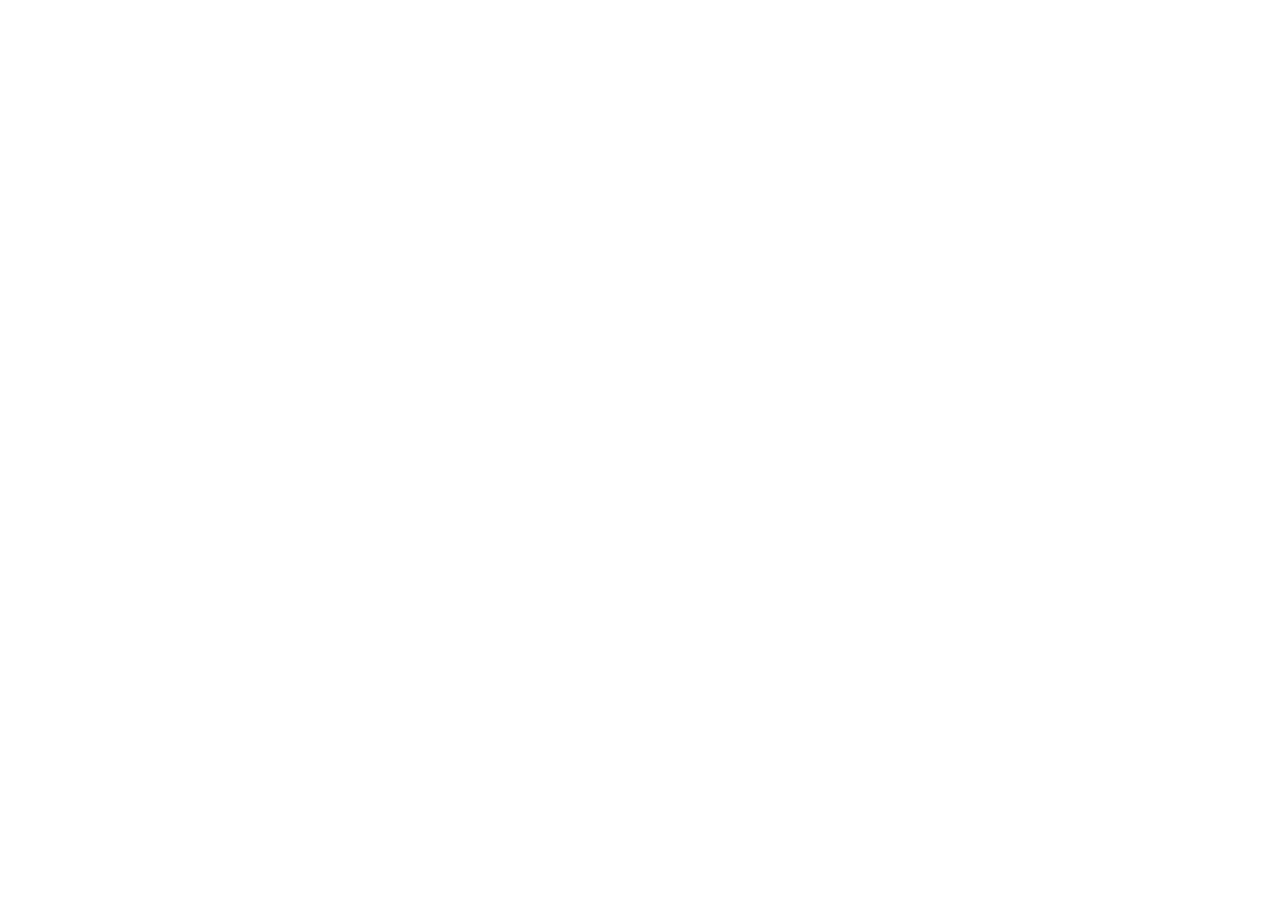
==== index.html @ 48720dd9 "Add files via upload" ====
<!doctype html>
<html lang="en"><head><meta charset="utf-8"><meta name="viewport" content="width=device-width, initial-scale=1">
<title>Taptales Admin</title><meta name="robots" content="noindex">
<meta http-equiv="refresh" content="0; url=https://app.pagescms.org/">
<style>body{font-family:system-ui,sans-serif;display:grid;place-items:center;min-height:100vh;margin:0;background:#F6F4FF;color:#1D1842}a{color:#3B76FF}</style></head>
<body><p>Opening the content editor… <a href="https://app.pagescms.org/">Continue to Pages CMS</a></p></body></html>
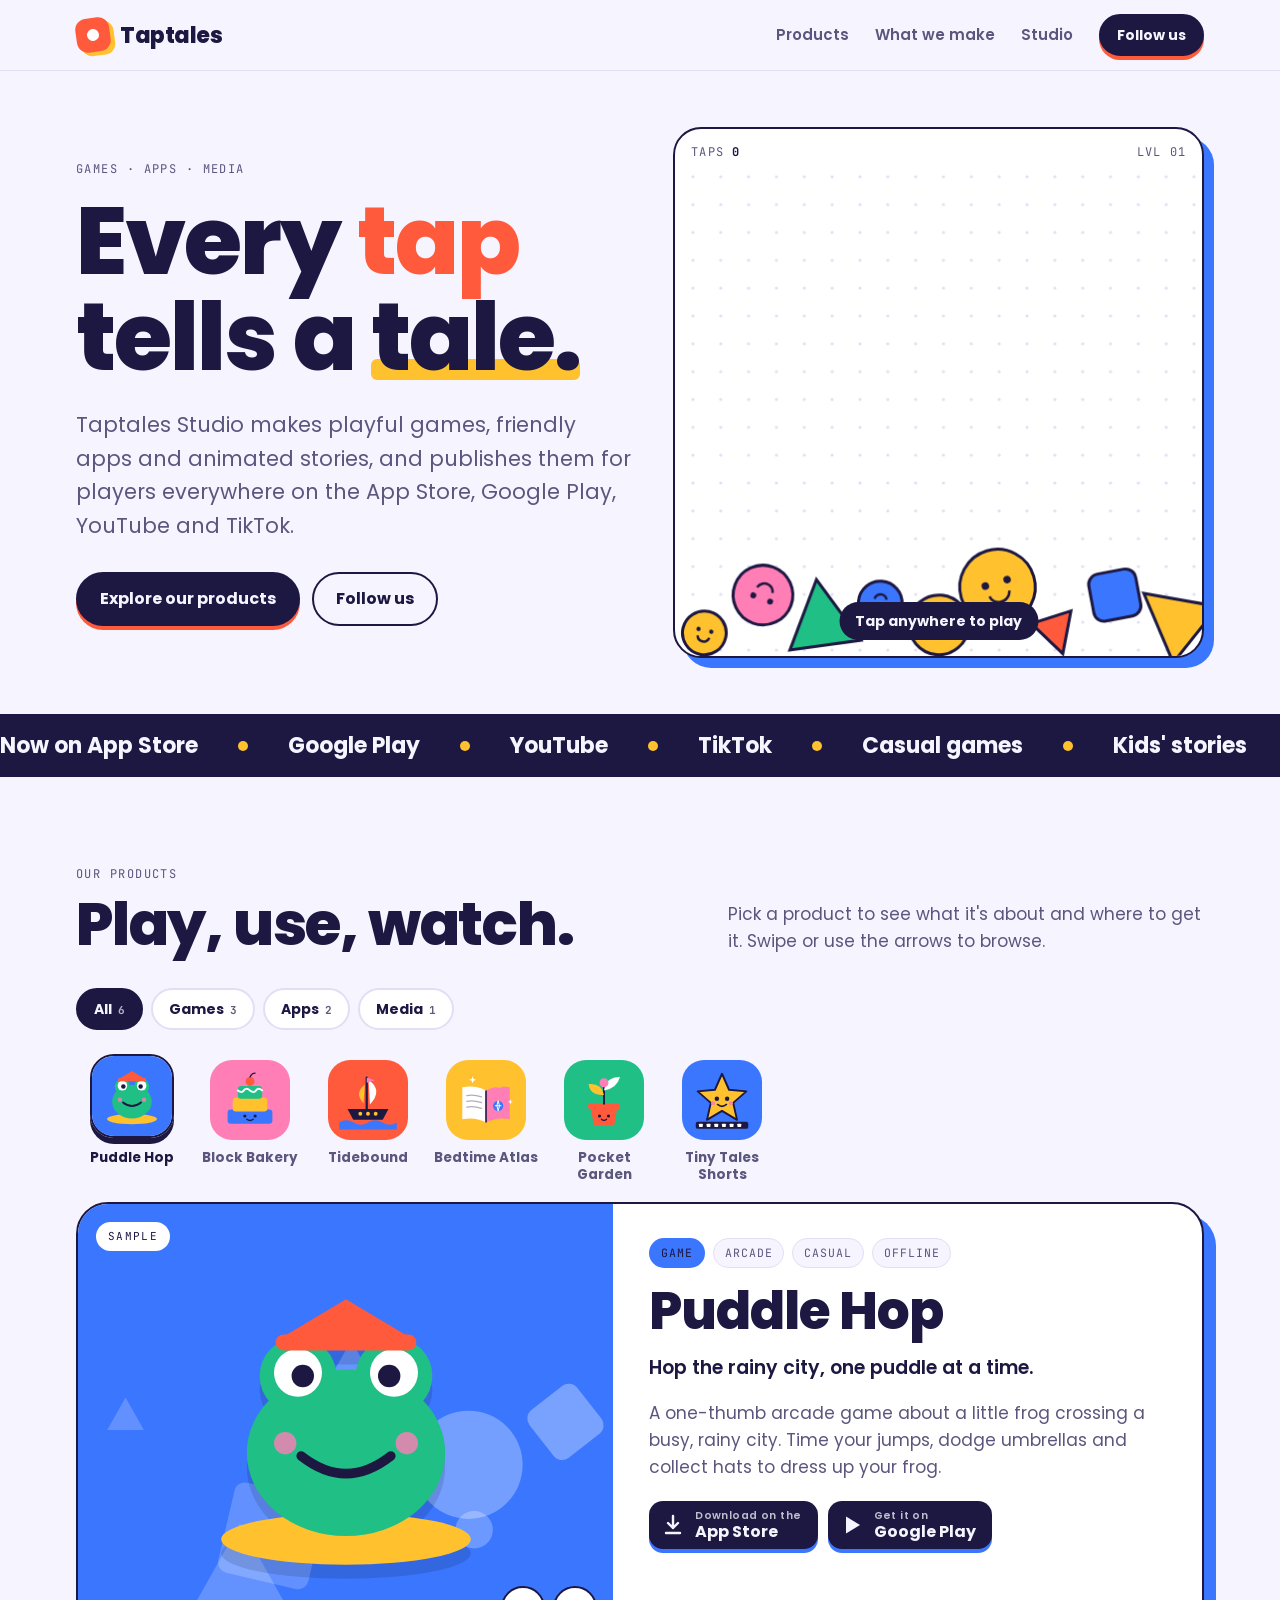
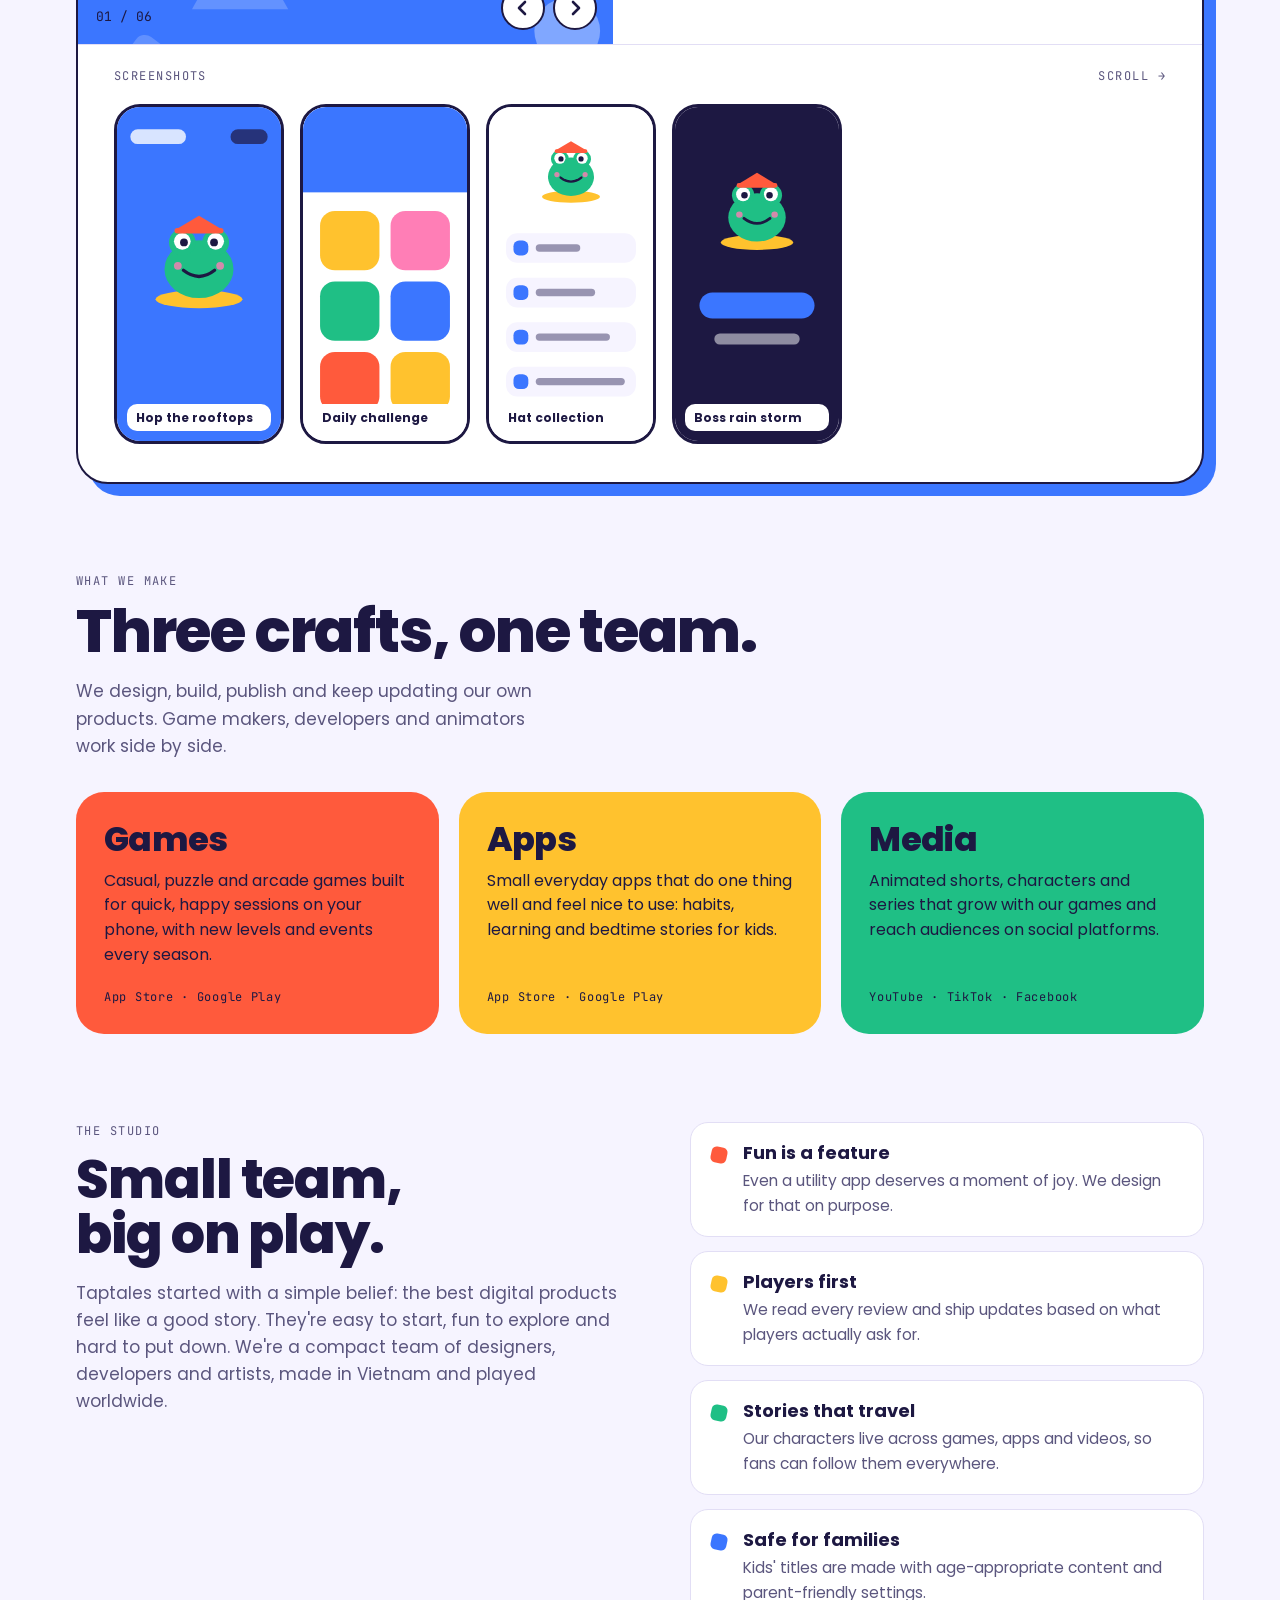
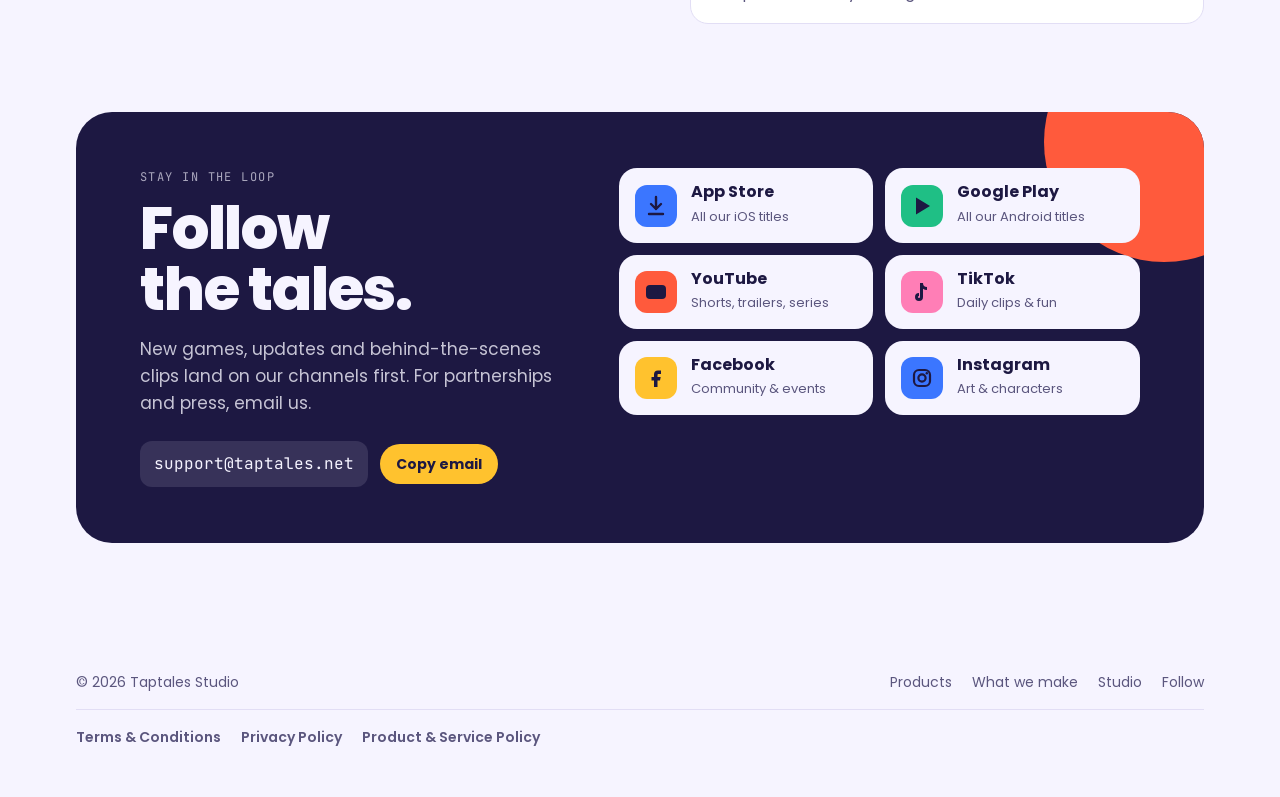
==== commit ac0232ff: "Add files via upload" ====
--- a/index.html
+++ b/index.html
@@ -1,6 +1,197 @@
 <!doctype html>
-<html lang="en"><head><meta charset="utf-8"><meta name="viewport" content="width=device-width, initial-scale=1">
-<title>Taptales Admin</title><meta name="robots" content="noindex">
-<meta http-equiv="refresh" content="0; url=https://app.pagescms.org/">
-<style>body{font-family:system-ui,sans-serif;display:grid;place-items:center;min-height:100vh;margin:0;background:#F6F4FF;color:#1D1842}a{color:#3B76FF}</style></head>
-<body><p>Opening the content editor… <a href="https://app.pagescms.org/">Continue to Pages CMS</a></p></body></html>
+<html lang="en">
+<head>
+<meta charset="utf-8">
+<meta name="viewport" content="width=device-width, initial-scale=1, viewport-fit=cover">
+<title>Taptales Studio</title>
+<meta name="description" content="Taptales Studio makes playful games, friendly apps and animated stories for players everywhere.">
+<meta property="og:title" content="Taptales Studio">
+<meta property="og:description" content="Playful games, friendly apps and animated stories.">
+<meta property="og:url" content="https://taptales.net/">
+<link rel="canonical" href="https://taptales.net/">
+<link rel="icon" href="data:image/svg+xml,%3Csvg xmlns='http://www.w3.org/2000/svg' viewBox='0 0 64 64'%3E%3Crect x='10' y='10' width='48' height='48' rx='14' fill='%23FFC22E'/%3E%3Crect x='4' y='4' width='48' height='48' rx='14' fill='%23FF5A3C'/%3E%3Ccircle cx='28' cy='28' r='9' fill='%23fff'/%3E%3C/svg%3E">
+<link rel="preconnect" href="https://fonts.googleapis.com">
+<link rel="preconnect" href="https://fonts.gstatic.com" crossorigin>
+<link rel="stylesheet" href="https://fonts.googleapis.com/css2?family=Poppins:wght@400;500;600;700;800&family=JetBrains+Mono:wght@500&display=swap">
+<style>:root{color-scheme:light;padding-top:env(safe-area-inset-top,0px);padding-bottom:env(safe-area-inset-bottom,0px)}body{margin:0}img{max-width:100%}[hidden]{display:none!important}</style>
+<link rel="stylesheet" href="/site.css">
+</head>
+<body>
+<header>
+  <nav class="wrap" aria-label="Main">
+    <a class="logo" href="#top"><span class="logo-mark" aria-hidden="true"><span></span></span>Taptales</a>
+    <div class="nav-links">
+      <a href="#products">Products</a>
+      <a href="#make">What we make</a>
+      <a href="#studio">Studio</a>
+      <a class="btn small" href="#follow">Follow us</a>
+    </div>
+  </nav>
+</header>
+
+<main id="top">
+  <section class="hero">
+    <div class="wrap hero-grid">
+      <div>
+        <p class="label">Games · Apps · Media</p>
+        <h1 style="margin-top:14px">Every <span class="tap">tap</span> tells a <span class="tale">tale.</span></h1>
+        <p class="lede">Taptales Studio makes playful games, friendly apps and animated stories, and publishes them for players everywhere on the App Store, Google Play, YouTube and TikTok.</p>
+        <div class="hero-cta">
+          <a class="btn" href="#products">Explore our products</a>
+          <a class="btn ghost" href="#follow">Follow us</a>
+        </div>
+      </div>
+      <div class="stage" id="stage" role="img" aria-label="Interactive play area: tap to drop colourful shapes">
+        <canvas id="toy"></canvas>
+        <div class="stage-hud"><span>Taps <b id="taps">0</b></span><span>Lvl 01</span></div>
+        <div class="stage-hint" id="hint">Tap anywhere to play</div>
+      </div>
+    </div>
+    <div class="strip" aria-hidden="true">
+      <div class="strip-track">
+        <span>Now on App Store <i></i> Google Play <i></i> YouTube <i></i> TikTok <i></i> Casual games <i></i> Kids' stories <i></i> Everyday apps <i></i> Animated shorts <i></i></span>
+        <span>Now on App Store <i></i> Google Play <i></i> YouTube <i></i> TikTok <i></i> Casual games <i></i> Kids' stories <i></i> Everyday apps <i></i> Animated shorts <i></i></span>
+      </div>
+    </div>
+  </section>
+
+  <section class="block" id="products">
+    <div class="wrap">
+      <div class="sec-head">
+        <div><p class="label">Our products</p><h2>Play, use, watch.</h2></div>
+        <p>Pick a product to see what it's about and where to get it. Swipe or use the arrows to browse.</p>
+      </div>
+
+      <div class="filters" role="toolbar" aria-label="Filter products" id="filters"></div>
+      <div class="shelf" role="tablist" aria-label="Products" id="shelf"></div>
+
+      <p class="loading" id="productsLoading">Loading products…</p>
+      <article class="detail" id="detail" aria-live="polite" hidden>
+        <div class="detail-grid">
+          <div class="art" id="art">
+            <div class="layer bg-shapes" id="bgShapes"></div>
+            <div class="layer hero-art" id="heroArt"></div>
+            <span class="badge" id="artBadge">Sample</span>
+            <span class="counter" id="counter">01 / 06</span>
+            <div class="arrows">
+              <button type="button" id="prev" aria-label="Previous product"><svg width="18" height="18" viewBox="0 0 18 18"><path d="M11 3 5 9l6 6" fill="none" stroke="currentColor" stroke-width="2.6" stroke-linecap="round" stroke-linejoin="round"/></svg></button>
+              <button type="button" id="next" aria-label="Next product"><svg width="18" height="18" viewBox="0 0 18 18"><path d="m7 3 6 6-6 6" fill="none" stroke="currentColor" stroke-width="2.6" stroke-linecap="round" stroke-linejoin="round"/></svg></button>
+            </div>
+          </div>
+          <div class="info swap" id="info"></div>
+        </div>
+        <div class="shots-wrap swap" id="shotsWrap">
+          <div class="shots-head"><span class="label" id="shotsLabel">Screenshots</span><span class="label">Scroll →</span></div>
+          <div class="shots" id="shots"></div>
+        </div>
+      </article>
+    </div>
+  </section>
+
+  <section class="block" id="make" style="padding-top:0">
+    <div class="wrap">
+      <div class="sec-head">
+        <div><p class="label">What we make</p><h2>Three crafts, one team.</h2></div>
+        <p>We design, build, publish and keep updating our own products. Game makers, developers and animators work side by side.</p>
+      </div>
+      <div class="make">
+        <article class="make-card"><h3>Games</h3><p>Casual, puzzle and arcade games built for quick, happy sessions on your phone, with new levels and events every season.</p><p class="where">App Store · Google Play</p></article>
+        <article class="make-card"><h3>Apps</h3><p>Small everyday apps that do one thing well and feel nice to use: habits, learning and bedtime stories for kids.</p><p class="where">App Store · Google Play</p></article>
+        <article class="make-card"><h3>Media</h3><p>Animated shorts, characters and series that grow with our games and reach audiences on social platforms.</p><p class="where">YouTube · TikTok · Facebook</p></article>
+      </div>
+    </div>
+  </section>
+
+  <section class="block" id="studio" style="padding-top:0">
+    <div class="wrap values">
+      <div>
+        <p class="label">The studio</p>
+        <h2>Small team, big on play.</h2>
+        <p class="intro">Taptales started with a simple belief: the best digital products feel like a good story. They're easy to start, fun to explore and hard to put down. We're a compact team of designers, developers and artists, made in Vietnam and played worldwide.</p>
+      </div>
+      <div class="val-list">
+        <div class="val"><span class="dot" style="background:var(--tomato)"></span><div><h3>Fun is a feature</h3><p>Even a utility app deserves a moment of joy. We design for that on purpose.</p></div></div>
+        <div class="val"><span class="dot" style="background:var(--sun)"></span><div><h3>Players first</h3><p>We read every review and ship updates based on what players actually ask for.</p></div></div>
+        <div class="val"><span class="dot" style="background:var(--mint)"></span><div><h3>Stories that travel</h3><p>Our characters live across games, apps and videos, so fans can follow them everywhere.</p></div></div>
+        <div class="val"><span class="dot" style="background:var(--sky)"></span><div><h3>Safe for families</h3><p>Kids' titles are made with age-appropriate content and parent-friendly settings.</p></div></div>
+      </div>
+    </div>
+  </section>
+
+  <section class="block" id="follow" style="padding-top:0">
+    <div class="wrap">
+      <div class="follow">
+        <div>
+          <p class="label">Stay in the loop</p>
+          <h2 style="margin-top:10px">Follow the tales.</h2>
+          <p class="sub">New games, updates and behind-the-scenes clips land on our channels first. For partnerships and press, email us.</p>
+          <div class="mail">
+            <code id="email">support@taptales.net</code>
+            <button class="copy" id="copyBtn" type="button">Copy email</button>
+          </div>
+        </div>
+        <div class="socials" id="socials"></div>
+      </div>
+    </div>
+  </section>
+</main>
+
+<article class="legal" id="terms" hidden>
+  <div class="wrap">
+    <a class="back" href="#top"><svg width="16" height="16" viewBox="0 0 18 18"><path d="M11 3 5 9l6 6" fill="none" stroke="currentColor" stroke-width="2.6" stroke-linecap="round" stroke-linejoin="round"/></svg>Back to Taptales</a>
+    <div class="legal-grid">
+      <nav class="toc" aria-label="Sections"><p class="label">On this page</p></nav>
+      <div>
+        <div class="legal-switch"><a href="#terms" aria-current="page">Terms &amp; Conditions</a><a href="#privacy">Privacy Policy</a><a href="#policy">Product &amp; Service Policy</a></div>
+        <p class="label">Legal</p>
+        <h1 style="margin-top:10px" data-f="title">Terms &amp; Conditions</h1>
+        <p class="label updated" data-f="updated"></p>
+        <div data-f="intro"></div>
+        <div class="terms-body" data-f="body" style="margin-top:28px"><p class="loading">Loading…</p></div>
+      </div>
+    </div>
+  </div>
+</article>
+<article class="legal" id="privacy" hidden>
+  <div class="wrap">
+    <a class="back" href="#top"><svg width="16" height="16" viewBox="0 0 18 18"><path d="M11 3 5 9l6 6" fill="none" stroke="currentColor" stroke-width="2.6" stroke-linecap="round" stroke-linejoin="round"/></svg>Back to Taptales</a>
+    <div class="legal-grid">
+      <nav class="toc" aria-label="Sections"><p class="label">On this page</p></nav>
+      <div>
+        <div class="legal-switch"><a href="#terms">Terms &amp; Conditions</a><a href="#privacy" aria-current="page">Privacy Policy</a><a href="#policy">Product &amp; Service Policy</a></div>
+        <p class="label">Legal</p>
+        <h1 style="margin-top:10px" data-f="title">Privacy Policy</h1>
+        <p class="label updated" data-f="updated"></p>
+        <div data-f="intro"></div>
+        <div class="terms-body" data-f="body" style="margin-top:28px"><p class="loading">Loading…</p></div>
+      </div>
+    </div>
+  </div>
+</article>
+<article class="legal" id="policy" hidden>
+  <div class="wrap">
+    <a class="back" href="#top"><svg width="16" height="16" viewBox="0 0 18 18"><path d="M11 3 5 9l6 6" fill="none" stroke="currentColor" stroke-width="2.6" stroke-linecap="round" stroke-linejoin="round"/></svg>Back to Taptales</a>
+    <div class="legal-grid">
+      <nav class="toc" aria-label="Sections"><p class="label">On this page</p></nav>
+      <div>
+        <div class="legal-switch"><a href="#terms">Terms &amp; Conditions</a><a href="#privacy">Privacy Policy</a><a href="#policy" aria-current="page">Product &amp; Service Policy</a></div>
+        <p class="label">Legal</p>
+        <h1 style="margin-top:10px" data-f="title">Product &amp; Service Policy</h1>
+        <p class="label updated" data-f="updated"></p>
+        <div data-f="intro"></div>
+        <div class="terms-body" data-f="body" style="margin-top:28px"><p class="loading">Loading…</p></div>
+      </div>
+    </div>
+  </div>
+</article>
+
+<footer>
+  <div class="wrap foot">
+    <span>© <span id="year">2026</span> Taptales Studio</span>
+    <div class="links"><a href="#products">Products</a><a href="#make">What we make</a><a href="#studio">Studio</a><a href="#follow">Follow</a></div>
+    <div class="legal-links"><a href="#terms">Terms &amp; Conditions</a><a href="#privacy">Privacy Policy</a><a href="#policy">Product &amp; Service Policy</a></div>
+  </div>
+</footer>
+<script src="/site.js" defer></script>
+</body>
+</html>
--- a/site.css
+++ b/site.css
@@ -0,0 +1,239 @@
+/* Layout: a toy-box studio page — tappable hero, then a product "shelf" (filter → icon row → rich detail with art, stats, screenshots, download links), studio story, follow links. */
+:root{
+  --bg:#F6F4FF; --surface:#FFFFFF; --ink:#1D1842; --muted:#5B567E; --line:#E2DEF5;
+  --tomato:#FF5A3C; --sun:#FFC22E; --mint:#1FBF85; --sky:#3B76FF; --pink:#FF7EB6;
+  --on-color:#1D1842;
+  --display:"SVN-Poppins", "Poppins", system-ui, -apple-system, "Segoe UI", sans-serif;
+  --body:"SVN-Poppins", "Poppins", system-ui, -apple-system, "Segoe UI", sans-serif;
+  --mono:"JetBrains Mono", ui-monospace, Menlo, monospace;
+  --r-lg:28px; --r-md:18px;
+  --ease:cubic-bezier(.2,.8,.2,1);
+}
+@media (prefers-color-scheme: dark){:root:not([data-theme="light"]){
+  --bg:#15122B; --surface:#201C3D; --ink:#F3F0FF; --muted:#ADA7D1; --line:#332E5A;
+  --tomato:#FF6E52; --sun:#FFCB4A; --mint:#33D49A; --sky:#6A97FF; --pink:#FF8FC0;
+  --on-color:#15122B; color-scheme:dark}}
+:root[data-theme="dark"]{
+  --bg:#15122B; --surface:#201C3D; --ink:#F3F0FF; --muted:#ADA7D1; --line:#332E5A;
+  --tomato:#FF6E52; --sun:#FFCB4A; --mint:#33D49A; --sky:#6A97FF; --pink:#FF8FC0;
+  --on-color:#15122B; color-scheme:dark}
+
+*{box-sizing:border-box}
+html{scroll-behavior:smooth}
+body{background:var(--bg);color:var(--ink);font-family:var(--body);font-size:17px;line-height:1.6;-webkit-font-smoothing:antialiased}
+body::before{content:"";position:fixed;inset:0 0 auto;height:env(safe-area-inset-top,0px);z-index:10;background:var(--bg)}
+.wrap{max-width:1160px;margin-inline:auto;padding-left:max(16px,env(safe-area-inset-left,0px));padding-right:max(16px,env(safe-area-inset-right,0px))}
+h1,h2,h3{font-family:var(--display);line-height:1.02;margin:0;text-wrap:balance;letter-spacing:-.02em}
+p{margin:0}
+a{color:inherit}
+button{font:inherit;color:inherit}
+:focus-visible{outline:3px solid var(--sky);outline-offset:3px;border-radius:8px}
+.label{font-family:var(--mono);font-size:12px;letter-spacing:.12em;text-transform:uppercase;color:var(--muted)}
+
+/* svg fills via tokens */
+.f-ink{fill:var(--ink)} .f-on{fill:var(--on-color)} .f-tomato{fill:var(--tomato)} .f-sun{fill:var(--sun)} .f-mint{fill:var(--mint)} .f-sky{fill:var(--sky)} .f-pink{fill:var(--pink)} .f-surface{fill:var(--surface)} .f-white{fill:#fff}
+.s-on{stroke:var(--on-color)} .s-ink{stroke:var(--ink)}
+
+/* nav */
+header{position:sticky;top:env(safe-area-inset-top,0px);z-index:9;background:color-mix(in srgb,var(--bg) 86%,transparent);backdrop-filter:blur(10px);border-bottom:1px solid var(--line)}
+nav{display:flex;align-items:center;justify-content:space-between;gap:16px;padding-block:14px}
+.logo{display:flex;align-items:center;gap:10px;font-family:var(--display);font-weight:800;font-size:22px;text-decoration:none;letter-spacing:-.02em}
+.logo-mark{width:34px;height:34px;border-radius:11px;background:var(--tomato);display:grid;place-items:center;transform:rotate(-8deg);box-shadow:4px 4px 0 var(--sun)}
+.logo-mark span{width:12px;height:12px;border-radius:50%;background:var(--surface)}
+.nav-links{display:flex;gap:26px;align-items:center;font-weight:600;font-size:15px}
+.nav-links a{text-decoration:none;color:var(--muted)}
+.nav-links a:hover{color:var(--ink)}
+.nav-links a.btn,.nav-links a.btn:hover{color:var(--bg)}
+.btn{display:inline-flex;align-items:center;gap:8px;font-weight:700;font-size:16px;border:2px solid var(--ink);background:var(--ink);color:var(--bg);padding:12px 22px;border-radius:999px;text-decoration:none;cursor:pointer;box-shadow:0 4px 0 var(--tomato);transition:transform .15s,box-shadow .15s}
+.btn:hover{transform:translateY(-2px);box-shadow:0 6px 0 var(--tomato)}
+.btn:active{transform:translateY(2px);box-shadow:0 1px 0 var(--tomato)}
+.btn.ghost{background:transparent;color:var(--ink);box-shadow:none}
+.btn.small{padding:8px 16px;font-size:14px}
+@media (max-width:760px){.nav-links a:not(.btn){display:none}}
+
+/* hero */
+.hero{padding-block:56px 0}
+.hero-grid{display:grid;grid-template-columns:1.05fr 1fr;gap:40px;align-items:center}
+.hero h1{font-size:clamp(46px,7.4vw,96px);font-weight:800}
+.hero h1 .tap{color:var(--tomato)}
+.hero h1 .tale{position:relative;display:inline-block;z-index:0}
+.hero h1 .tale::after{content:"";position:absolute;left:0;right:0;bottom:.06em;height:.22em;background:var(--sun);z-index:-1;border-radius:6px}
+.hero .lede{font-size:clamp(18px,2vw,21px);color:var(--muted);max-width:30em;margin-top:22px}
+.hero-cta{display:flex;flex-wrap:wrap;gap:12px;margin-top:30px}
+.stage{position:relative;aspect-ratio:1/1;max-width:100%;border-radius:var(--r-lg);background:var(--surface);border:2px solid var(--ink);box-shadow:10px 10px 0 var(--sky);overflow:hidden;touch-action:manipulation;cursor:pointer}
+.stage canvas{position:absolute;inset:0;width:100%;height:100%;display:block}
+.stage-hud{position:absolute;top:14px;left:16px;right:16px;display:flex;justify-content:space-between;pointer-events:none;font-family:var(--mono);font-size:12px;letter-spacing:.1em;text-transform:uppercase;color:var(--muted)}
+.stage-hud b{color:var(--ink);font-variant-numeric:tabular-nums}
+.stage-hint{position:absolute;bottom:16px;left:50%;transform:translateX(-50%);background:var(--ink);color:var(--bg);font-weight:700;font-size:14px;padding:8px 16px;border-radius:999px;pointer-events:none;white-space:nowrap;transition:opacity .4s}
+@media (max-width:860px){.hero-grid{grid-template-columns:1fr}.stage{max-width:520px;aspect-ratio:5/4}}
+
+.strip{background:var(--ink);color:var(--bg);overflow:hidden;padding-block:14px;margin-top:56px}
+.strip-track{display:flex;gap:40px;white-space:nowrap;font-family:var(--display);font-weight:700;font-size:22px;width:max-content;animation:slide 32s linear infinite}
+.strip-track span{display:inline-flex;align-items:center;gap:40px}
+.strip-track i{width:10px;height:10px;border-radius:50%;background:var(--sun);display:inline-block}
+@keyframes slide{to{transform:translateX(-50%)}}
+
+section.block{padding-block:88px}
+.sec-head{display:flex;flex-wrap:wrap;align-items:end;justify-content:space-between;gap:16px 40px;margin-bottom:32px}
+.sec-head h2{font-size:clamp(36px,5vw,60px);font-weight:800;margin-top:10px}
+.sec-head p{max-width:28em;color:var(--muted)}
+
+/* ---------- product showcase ---------- */
+.filters{display:flex;flex-wrap:wrap;gap:8px;margin-bottom:18px}
+.filters button{border:2px solid var(--line);background:var(--surface);font-weight:700;font-size:14px;padding:8px 16px;border-radius:999px;cursor:pointer;transition:background .2s,border-color .2s}
+.filters button[aria-pressed="true"]{background:var(--ink);border-color:var(--ink);color:var(--bg)}
+.filters button .n{font-family:var(--mono);font-size:11px;opacity:.7;margin-left:6px}
+
+.shelf{display:flex;gap:14px;overflow-x:auto;padding:10px 4px 18px;scroll-snap-type:x mandatory;scrollbar-width:thin}
+.shelf-item{flex:none;scroll-snap-align:start;display:flex;flex-direction:column;align-items:center;gap:8px;width:104px;background:none;border:0;cursor:pointer;padding:0;text-align:center}
+.shelf-item .ic{width:84px;height:84px;border-radius:24px;overflow:hidden;border:2px solid transparent;transition:transform .35s var(--ease),border-color .2s,box-shadow .35s var(--ease)}
+.shelf-item .ic svg{width:100%;height:100%;display:block}
+.shelf-item span{font-weight:700;font-size:13.5px;line-height:1.25;color:var(--muted)}
+.shelf-item:hover .ic{transform:translateY(-4px) rotate(-4deg)}
+.shelf-item[aria-selected="true"] .ic{border-color:var(--ink);box-shadow:0 6px 0 var(--ink);transform:translateY(-4px)}
+.shelf-item[aria-selected="true"] span{color:var(--ink)}
+.shelf-item[hidden]{display:none}
+
+.detail{background:var(--surface);border:2px solid var(--ink);border-radius:32px;overflow:hidden;box-shadow:12px 12px 0 var(--accent,var(--sun));transition:box-shadow .5s var(--ease)}
+.detail-grid{display:grid;grid-template-columns:minmax(0,1fr) minmax(0,1.1fr)}
+.art{position:relative;min-height:440px;background:var(--accent,var(--sun));overflow:hidden;transition:background .5s var(--ease)}
+.art .layer{position:absolute;inset:0;display:grid;place-items:center;transition:transform .3s ease-out}
+.art .bg-shapes svg{width:100%;height:100%}
+.art .hero-art svg{width:68%;max-width:320px;height:auto;filter:drop-shadow(0 14px 0 rgba(0,0,0,.12))}
+.art .badge{position:absolute;left:18px;top:18px;font-family:var(--mono);font-size:11px;letter-spacing:.12em;text-transform:uppercase;background:var(--surface);color:var(--ink);padding:6px 12px;border-radius:999px}
+.art .counter{position:absolute;left:18px;bottom:16px;font-family:var(--mono);font-size:13px;color:var(--on-color);font-variant-numeric:tabular-nums}
+.arrows{position:absolute;right:16px;bottom:14px;display:flex;gap:8px}
+.arrows button{width:44px;height:44px;border-radius:50%;border:2px solid var(--on-color);background:var(--surface);color:var(--ink);cursor:pointer;display:grid;place-items:center;transition:transform .15s}
+.arrows button:hover{transform:scale(1.08)}
+.info{padding:34px 36px 30px;display:flex;flex-direction:column;gap:16px;min-width:0}
+.info .kind{display:flex;flex-wrap:wrap;gap:8px;align-items:center}
+.pill{font-family:var(--mono);font-size:11.5px;letter-spacing:.08em;text-transform:uppercase;padding:5px 11px;border-radius:999px;background:var(--bg);color:var(--muted);border:1px solid var(--line)}
+.pill.type{background:var(--accent,var(--sun));color:var(--on-color);border-color:transparent}
+.info h3{font-size:clamp(34px,4.2vw,52px);font-weight:800}
+.tagline{font-size:19px;font-weight:600}
+.stats{display:grid;grid-template-columns:repeat(4,minmax(0,1fr));gap:10px;padding-block:4px}
+.stat{background:var(--bg);border-radius:14px;padding:10px 12px;min-width:0}
+.stat b{display:block;font-family:var(--display);font-size:22px;font-weight:800;font-variant-numeric:tabular-nums;line-height:1.1}
+.stat small{font-size:12px;color:var(--muted);font-weight:600}
+.stars{color:var(--sun);letter-spacing:1px;font-size:13px}
+.desc{color:var(--muted)}
+.features{list-style:none;padding:0;margin:0;display:grid;grid-template-columns:1fr 1fr;gap:8px 18px}
+.features li{display:flex;gap:10px;font-size:15.5px;font-weight:600;line-height:1.4}
+.features li::before{content:"";flex:none;width:10px;height:10px;margin-top:6px;border-radius:3px;background:var(--accent,var(--sun));transform:rotate(45deg)}
+.dl{display:flex;flex-wrap:wrap;gap:10px;margin-top:4px}
+.store{display:inline-flex;align-items:center;gap:10px;text-decoration:none;background:var(--ink);color:var(--bg);border-radius:14px;padding:9px 16px 9px 12px;line-height:1.1;transition:transform .2s var(--ease),box-shadow .2s;box-shadow:0 4px 0 var(--accent,var(--sun))}
+.store:hover{transform:translateY(-3px);box-shadow:0 7px 0 var(--accent,var(--sun))}
+.store svg{flex:none}
+.store small{display:block;font-size:10.5px;font-weight:600;opacity:.75;letter-spacing:.04em}
+.store b{font-size:16px}
+.shots-wrap{border-top:1px solid var(--line);padding:22px 0 26px}
+.shots-head{display:flex;justify-content:space-between;align-items:center;gap:12px;padding-inline:36px;margin-bottom:14px}
+.shots{display:flex;gap:16px;overflow-x:auto;padding:4px 36px 12px;scroll-snap-type:x mandatory;scrollbar-width:thin}
+.shot{flex:none;width:170px;aspect-ratio:9/18;border-radius:26px;border:3px solid var(--ink);background:var(--bg);overflow:hidden;scroll-snap-align:start;position:relative;transition:transform .35s var(--ease)}
+.shot:hover{transform:translateY(-6px) rotate(-1.5deg)}
+.shot svg{width:100%;height:100%;display:block}
+.shot.video{width:300px;aspect-ratio:16/10;border-radius:18px}
+.shot .cap{position:absolute;left:10px;right:10px;bottom:10px;background:var(--surface);color:var(--ink);font-size:12px;font-weight:700;padding:6px 9px;border-radius:10px;line-height:1.25}
+
+/* swap animation */
+.detail .swap{transition:opacity .28s var(--ease),transform .38s var(--ease)}
+.detail.out .swap{opacity:0;transform:translateY(14px)}
+.detail.out .hero-art{transform:scale(.85) rotate(-6deg)!important;opacity:0}
+.hero-art{transition:transform .5s var(--ease),opacity .3s}
+@keyframes bob{0%,100%{translate:0 0}50%{translate:0 -10px}}
+.hero-art svg{animation:bob 4s ease-in-out infinite}
+
+@media (max-width:900px){.detail-grid{grid-template-columns:1fr}.art{min-height:320px}}
+@media (max-width:560px){.info{padding:26px 20px 22px}.stats{grid-template-columns:repeat(2,minmax(0,1fr))}.features{grid-template-columns:1fr}.shots-head{padding-inline:20px}.shots{padding-inline:20px}.shot{width:148px}.shot.video{width:250px}}
+
+/* what we make */
+.make{display:grid;grid-template-columns:repeat(3,1fr);gap:20px}
+.make-card{border-radius:var(--r-lg);padding:30px 28px 28px;color:var(--on-color);display:flex;flex-direction:column;gap:12px;min-width:0;transition:transform .25s var(--ease)}
+.make-card:hover{transform:rotate(-1deg) translateY(-4px)}
+.make-card:nth-child(1){background:var(--tomato)}
+.make-card:nth-child(2){background:var(--sun)}
+.make-card:nth-child(3){background:var(--mint)}
+.make-card h3{font-size:34px;font-weight:800}
+.make-card p{font-size:16px;line-height:1.55}
+.make-card .where{margin-top:auto;padding-top:8px;font-family:var(--mono);font-size:12px;letter-spacing:.06em}
+@media (max-width:900px){.make{grid-template-columns:1fr}}
+
+/* studio */
+.values{display:grid;grid-template-columns:1.1fr 1fr;gap:48px;align-items:start}
+.values h2{font-size:clamp(34px,4.6vw,54px);font-weight:800;margin-top:10px}
+.values .intro{color:var(--muted);margin-top:18px;max-width:32em}
+.val-list{display:grid;gap:14px}
+.val{display:flex;gap:16px;align-items:flex-start;padding:18px 20px;border-radius:var(--r-md);background:var(--surface);border:1px solid var(--line)}
+.dot{flex:none;width:16px;height:16px;border-radius:5px;margin-top:6px;transform:rotate(12deg)}
+.val h3{font-family:var(--body);font-size:18px;font-weight:700;letter-spacing:0;line-height:1.3}
+.val p{color:var(--muted);font-size:15.5px;margin-top:4px}
+@media (max-width:860px){.values{grid-template-columns:1fr}}
+
+/* follow */
+.follow{background:var(--ink);color:var(--bg);border-radius:36px;padding:56px clamp(22px,5vw,64px);display:grid;grid-template-columns:1fr 1.2fr;gap:44px;position:relative;overflow:hidden}
+.follow::before{content:"";position:absolute;width:240px;height:240px;border-radius:50%;background:var(--tomato);right:-80px;top:-90px}
+.follow > *{position:relative;min-width:0}
+.follow h2{font-size:clamp(36px,5vw,60px);font-weight:800}
+.follow .label{color:color-mix(in srgb,var(--bg) 65%,var(--ink))}
+.follow .sub{margin-top:16px;color:color-mix(in srgb,var(--bg) 78%,var(--ink));max-width:26em}
+.mail{margin-top:24px;display:flex;flex-wrap:wrap;align-items:center;gap:12px}
+.mail code{font-family:var(--mono);font-size:16px;background:color-mix(in srgb,var(--bg) 12%,var(--ink));padding:10px 14px;border-radius:12px;user-select:all;overflow-wrap:anywhere}
+.copy{font-weight:700;font-size:14px;background:var(--sun);color:var(--on-color);border:0;border-radius:999px;padding:9px 16px;cursor:pointer}
+.socials{display:grid;grid-template-columns:repeat(2,minmax(0,1fr));gap:12px;align-content:start}
+.social{display:flex;align-items:center;gap:14px;text-decoration:none;background:var(--bg);color:var(--ink);border-radius:18px;padding:14px 16px;transition:transform .25s var(--ease)}
+.social:hover{transform:translateY(-3px) rotate(-1deg)}
+.social .si{flex:none;width:42px;height:42px;border-radius:12px;display:grid;place-items:center;color:var(--on-color)}
+.social b{display:block;font-size:16px;line-height:1.2}
+.social small{color:var(--muted);font-size:13px}
+@media (max-width:900px){.follow{grid-template-columns:1fr}}
+@media (max-width:460px){.socials{grid-template-columns:1fr}}
+
+footer{padding-block:40px 48px;color:var(--muted);font-size:14px}
+.foot{display:flex;flex-wrap:wrap;justify-content:space-between;gap:16px;align-items:center}
+.foot .links{display:flex;gap:20px;flex-wrap:wrap}
+.foot a{text-decoration:none}
+.foot a:hover{color:var(--ink)}
+.foot .legal-links{display:flex;gap:20px;flex-wrap:wrap;width:100%;padding-top:16px;border-top:1px solid var(--line)}
+.foot .legal-links a{font-weight:600}
+
+/* legal page */
+.legal{padding-block:48px 72px}
+.legal-grid{display:grid;grid-template-columns:220px minmax(0,1fr);gap:56px;align-items:start}
+.back{display:inline-flex;align-items:center;gap:8px;font-weight:700;font-size:15px;text-decoration:none;color:var(--muted);margin-bottom:22px}
+.back:hover{color:var(--ink)}
+.legal h1{font-size:clamp(40px,6vw,68px);font-weight:800}
+.legal .updated{margin-top:14px}
+.legal .lead{margin-top:22px;font-size:18px;max-width:40em}
+.toc{position:sticky;top:calc(env(safe-area-inset-top,0px) + 90px);display:grid;gap:2px}
+.toc .label{margin-bottom:10px}
+.toc button{all:unset;cursor:pointer;font-size:14px;font-weight:600;color:var(--muted);padding:6px 10px;border-radius:10px;line-height:1.35}
+.toc button:hover{background:var(--surface);color:var(--ink)}
+.toc button:focus-visible{outline:3px solid var(--sky)}
+.terms-body{max-width:44em}
+.terms-body section{padding-block:26px;border-top:1px solid var(--line);scroll-margin-top:90px}
+.terms-body h2{font-size:26px;font-weight:700;display:flex;gap:12px;align-items:baseline;margin-bottom:12px}
+.terms-body h2 .no{font-family:var(--mono);font-size:13px;font-weight:500;color:var(--on-color);background:var(--sun);padding:3px 9px;border-radius:8px;flex:none}
+.terms-body p + p{margin-top:12px}
+.terms-body ul{margin:12px 0;padding-left:22px;display:grid;gap:6px}
+.terms-body ul li::marker{color:var(--tomato)}
+.contact-card{display:grid;grid-template-columns:auto 1fr;gap:8px 20px;background:var(--surface);border:1px solid var(--line);border-radius:var(--r-md);padding:18px 20px;margin-top:14px}
+.contact-card dt{font-weight:700}
+.contact-card dd{margin:0;color:var(--muted);overflow-wrap:anywhere}
+.terms-body h3{font-family:var(--body);font-size:17px;font-weight:700;letter-spacing:0;margin-top:18px}
+.ph-note{margin-top:14px;padding:12px 14px;border-radius:12px;background:color-mix(in srgb,var(--sun) 30%,transparent);font-size:15px}
+.legal-switch{display:flex;gap:8px;flex-wrap:wrap;margin-bottom:18px}
+.legal-switch a{font-weight:700;font-size:14px;text-decoration:none;padding:7px 14px;border-radius:999px;border:2px solid var(--line);background:var(--surface)}
+.legal-switch a[aria-current="page"]{background:var(--ink);border-color:var(--ink);color:var(--bg)}
+mark.ph{background:color-mix(in srgb,var(--sun) 40%,transparent);color:inherit;border-radius:4px;padding:0 3px}
+@media (max-width:860px){.legal-grid{grid-template-columns:1fr;gap:24px}.toc{display:none}}
+
+@media (prefers-reduced-motion:reduce){*{animation:none!important;transition:none!important}html{scroll-behavior:auto}}
+
+/* images from the CMS */
+.shelf-item .ic img{width:100%;height:100%;object-fit:cover;display:block}
+.art .hero-art img{width:72%;max-width:340px;max-height:78%;object-fit:contain;border-radius:28px;animation:bob 4s ease-in-out infinite}
+.art.has-cover{background-size:cover;background-position:center}
+.art.has-cover .bg-shapes{display:none}
+.shot img{width:100%;height:100%;object-fit:cover;display:block}
+.loading{padding:60px 20px;text-align:center;color:var(--muted)}
+.terms-body h2{margin-top:0}
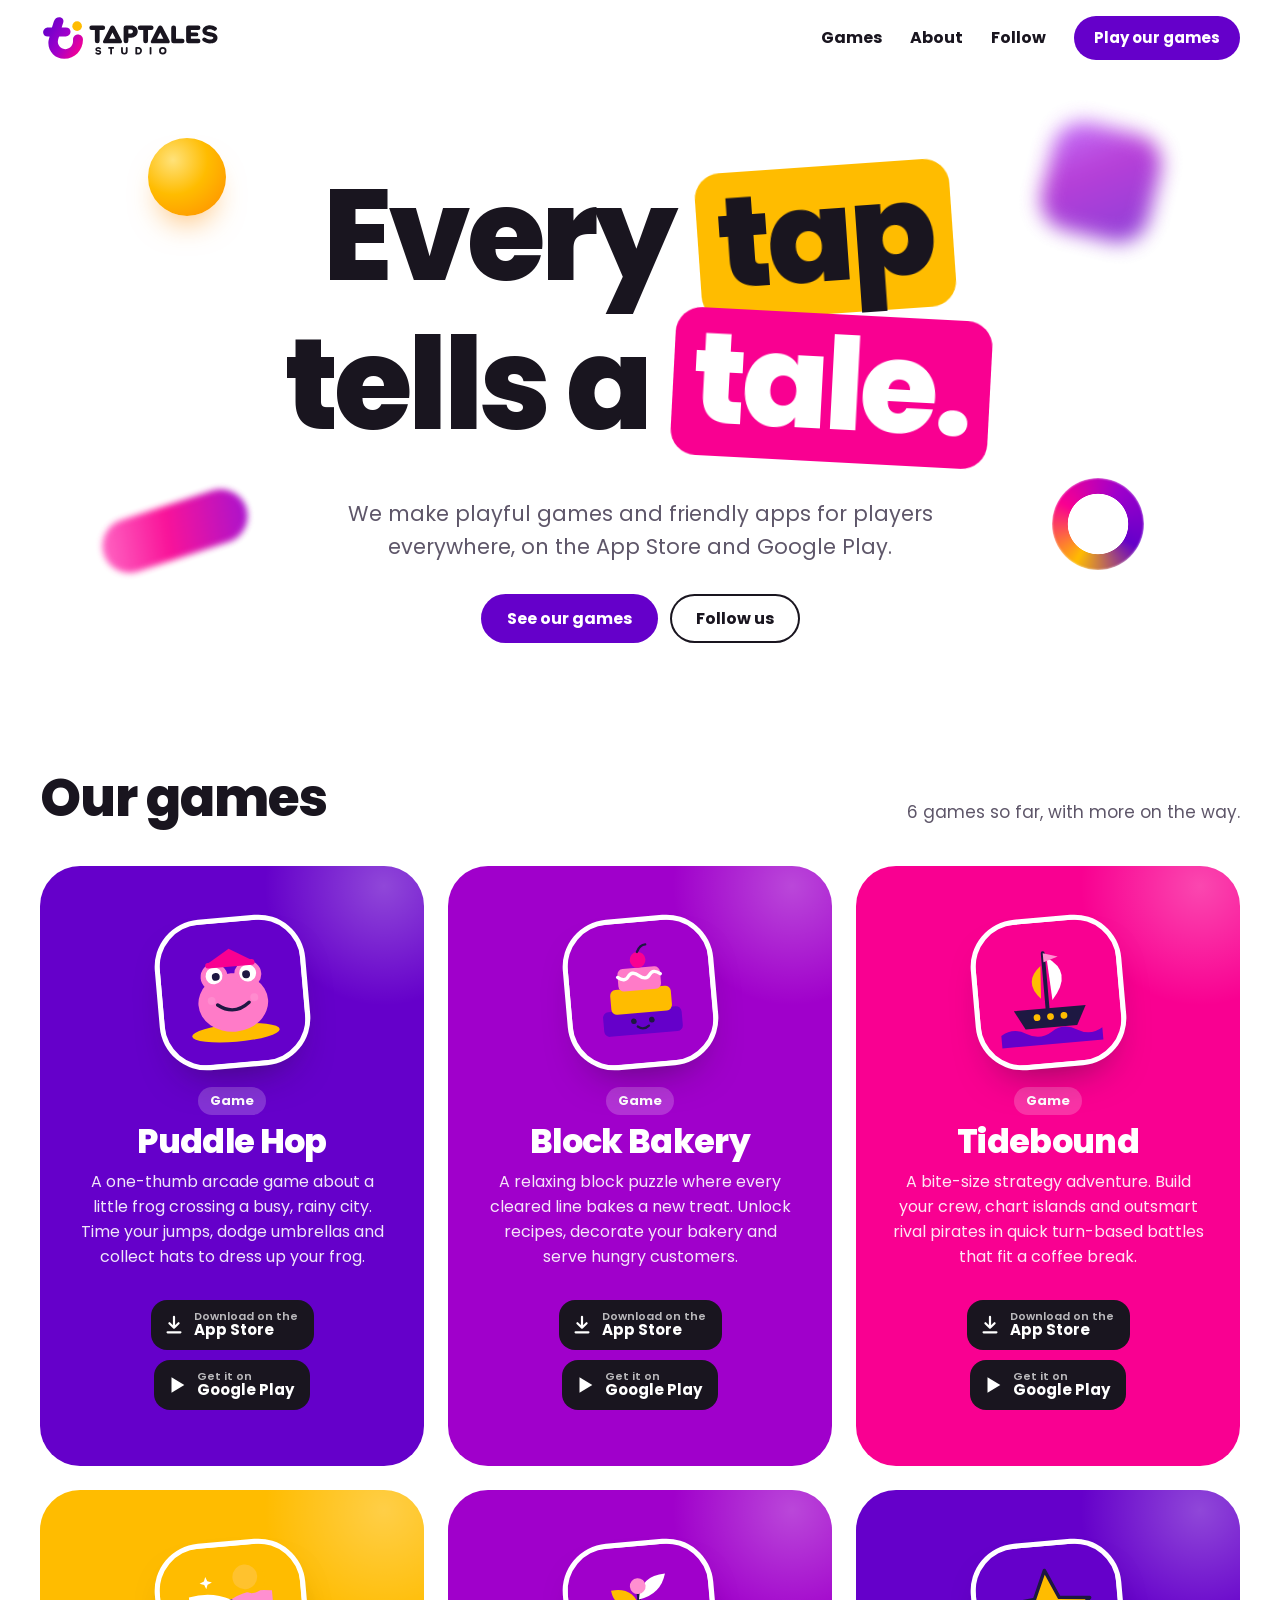
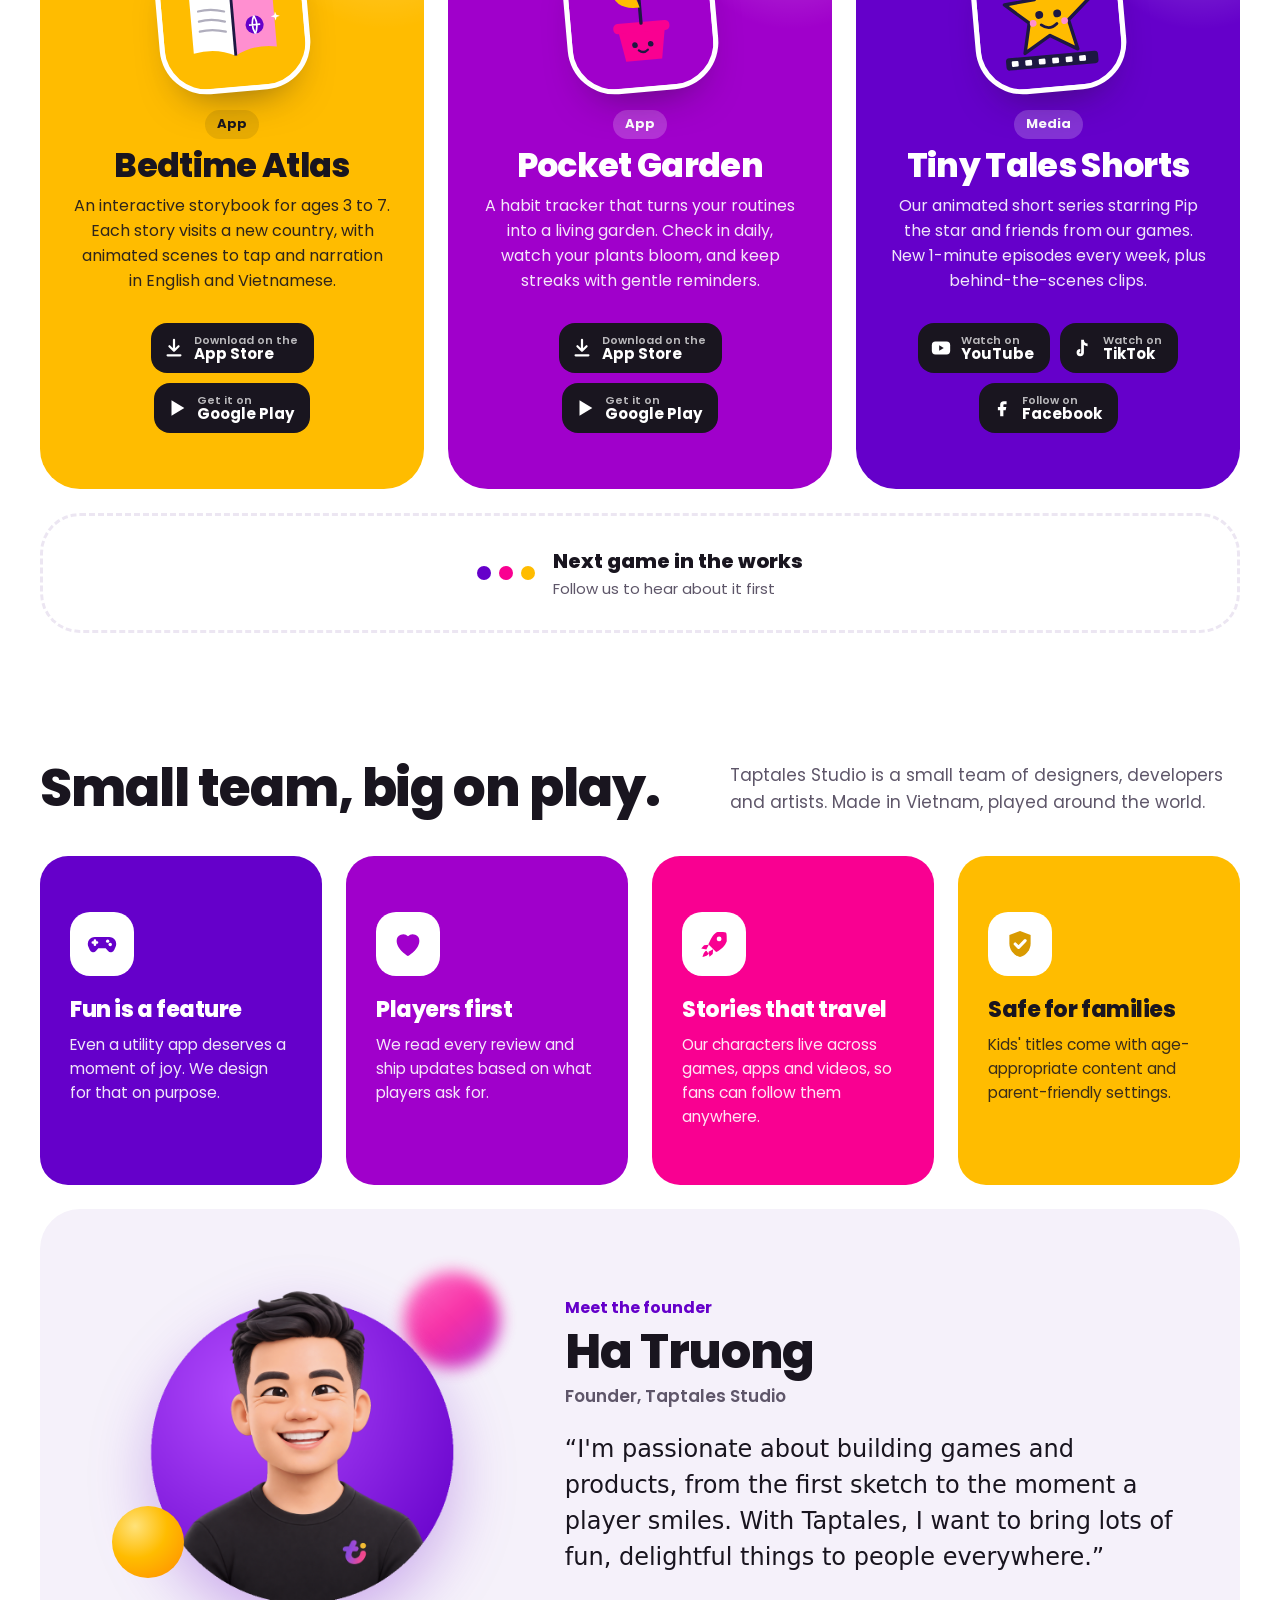
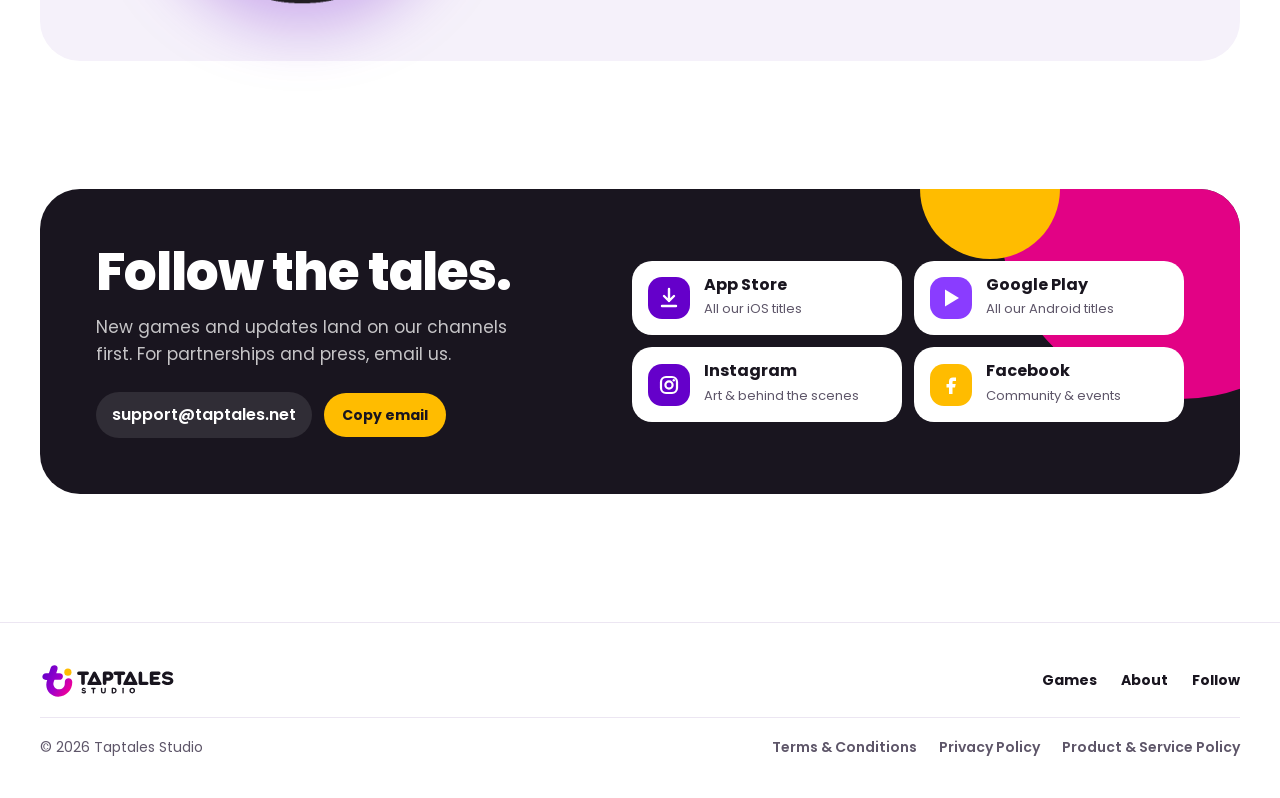
==== commit 6613d528: "v2" ====
--- a/index.html
+++ b/index.html
@@ -4,12 +4,12 @@
 <meta charset="utf-8">
 <meta name="viewport" content="width=device-width, initial-scale=1, viewport-fit=cover">
 <title>Taptales Studio</title>
-<meta name="description" content="Taptales Studio makes playful games, friendly apps and animated stories for players everywhere.">
+<meta name="description" content="Taptales Studio makes playful games and friendly apps for players everywhere.">
 <meta property="og:title" content="Taptales Studio">
 <meta property="og:description" content="Playful games, friendly apps and animated stories.">
 <meta property="og:url" content="https://taptales.net/">
 <link rel="canonical" href="https://taptales.net/">
-<link rel="icon" href="data:image/svg+xml,%3Csvg xmlns='http://www.w3.org/2000/svg' viewBox='0 0 64 64'%3E%3Crect x='10' y='10' width='48' height='48' rx='14' fill='%23FFC22E'/%3E%3Crect x='4' y='4' width='48' height='48' rx='14' fill='%23FF5A3C'/%3E%3Ccircle cx='28' cy='28' r='9' fill='%23fff'/%3E%3C/svg%3E">
+<link rel="icon" type="image/svg+xml" href="logo-mark.svg">
 <link rel="preconnect" href="https://fonts.googleapis.com">
 <link rel="preconnect" href="https://fonts.gstatic.com" crossorigin>
 <link rel="stylesheet" href="https://fonts.googleapis.com/css2?family=Poppins:wght@400;500;600;700;800&family=JetBrains+Mono:wght@500&display=swap">
@@ -17,128 +17,89 @@
 <link rel="stylesheet" href="/site.css">
 </head>
 <body>
-<header>
-  <nav class="wrap" aria-label="Main">
-    <a class="logo" href="#top"><span class="logo-mark" aria-hidden="true"><span></span></span>Taptales</a>
+<header class="site-head">
+  <nav class="wrap nav" aria-label="Main">
+    <a class="logo" href="#top" aria-label="Taptales Studio home"><img src="logo.svg" alt="Taptales Studio" width="1155" height="306"></a>
     <div class="nav-links">
-      <a href="#products">Products</a>
-      <a href="#make">What we make</a>
-      <a href="#studio">Studio</a>
-      <a class="btn small" href="#follow">Follow us</a>
+      <a href="#products">Games</a>
+      <a href="#studio">About</a>
+      <a href="#follow">Follow</a>
+      <a class="btn small" href="#products">Play our games</a>
     </div>
   </nav>
 </header>
 
 <main id="top">
-  <section class="hero">
-    <div class="wrap hero-grid">
-      <div>
-        <p class="label">Games · Apps · Media</p>
-        <h1 style="margin-top:14px">Every <span class="tap">tap</span> tells a <span class="tale">tale.</span></h1>
-        <p class="lede">Taptales Studio makes playful games, friendly apps and animated stories, and publishes them for players everywhere on the App Store, Google Play, YouTube and TikTok.</p>
-        <div class="hero-cta">
-          <a class="btn" href="#products">Explore our products</a>
-          <a class="btn ghost" href="#follow">Follow us</a>
-        </div>
-      </div>
-      <div class="stage" id="stage" role="img" aria-label="Interactive play area: tap to drop colourful shapes">
-        <canvas id="toy"></canvas>
-        <div class="stage-hud"><span>Taps <b id="taps">0</b></span><span>Lvl 01</span></div>
-        <div class="stage-hint" id="hint">Tap anywhere to play</div>
-      </div>
-    </div>
-    <div class="strip" aria-hidden="true">
-      <div class="strip-track">
-        <span>Now on App Store <i></i> Google Play <i></i> YouTube <i></i> TikTok <i></i> Casual games <i></i> Kids' stories <i></i> Everyday apps <i></i> Animated shorts <i></i></span>
-        <span>Now on App Store <i></i> Google Play <i></i> YouTube <i></i> TikTok <i></i> Casual games <i></i> Kids' stories <i></i> Everyday apps <i></i> Animated shorts <i></i></span>
+  <section class="wrap hero-wrap">
+    <div class="hero" id="hero">
+      <span class="deco d1" aria-hidden="true"></span><span class="deco d2" aria-hidden="true"></span><span class="deco d3" aria-hidden="true"></span><span class="deco d4" aria-hidden="true"></span>
+      <h1 class="bounce" id="headline" aria-label="Every tap tells a tale.">
+        <span class="w">Every</span> <span class="w sticker s-yellow">tap</span><br>
+        <span class="w">tells</span> <span class="w">a</span> <span class="w sticker s-magenta">tale.</span>
+      </h1>
+      <p class="lede">We make playful games and friendly apps for players everywhere, on the App Store and Google Play.</p>
+      <div class="hero-cta">
+        <a class="btn" href="#products">See our games</a>
+        <a class="btn outline" href="#follow">Follow us</a>
       </div>
     </div>
   </section>
 
-  <section class="block" id="products">
+  <section class="games" id="products">
     <div class="wrap">
       <div class="sec-head">
-        <div><p class="label">Our products</p><h2>Play, use, watch.</h2></div>
-        <p>Pick a product to see what it's about and where to get it. Swipe or use the arrows to browse.</p>
+        <h2>Our games</h2>
+        <p id="gamesCount">3 games so far, with more on the way.</p>
       </div>
+      <div class="feats" id="gTrack"><p class="loading" id="productsLoading">Loading games…</p></div>
+    </div>
+  </section>
 
-      <div class="filters" role="toolbar" aria-label="Filter products" id="filters"></div>
-      <div class="shelf" role="tablist" aria-label="Products" id="shelf"></div>
-
-      <p class="loading" id="productsLoading">Loading products…</p>
-      <article class="detail" id="detail" aria-live="polite" hidden>
-        <div class="detail-grid">
-          <div class="art" id="art">
-            <div class="layer bg-shapes" id="bgShapes"></div>
-            <div class="layer hero-art" id="heroArt"></div>
-            <span class="badge" id="artBadge">Sample</span>
-            <span class="counter" id="counter">01 / 06</span>
-            <div class="arrows">
-              <button type="button" id="prev" aria-label="Previous product"><svg width="18" height="18" viewBox="0 0 18 18"><path d="M11 3 5 9l6 6" fill="none" stroke="currentColor" stroke-width="2.6" stroke-linecap="round" stroke-linejoin="round"/></svg></button>
-              <button type="button" id="next" aria-label="Next product"><svg width="18" height="18" viewBox="0 0 18 18"><path d="m7 3 6 6-6 6" fill="none" stroke="currentColor" stroke-width="2.6" stroke-linecap="round" stroke-linejoin="round"/></svg></button>
-            </div>
-          </div>
-          <div class="info swap" id="info"></div>
+  <section class="about" id="studio">
+    <div class="wrap">
+      <div class="sec-head">
+        <h2>Small team, big on play.</h2>
+        <p>Taptales Studio is a small team of designers, developers and artists. Made in Vietnam, played around the world.</p>
+      </div>
+      <div class="tiles">
+        <article class="tile t-purple"><span class="tile-ic"><svg viewBox="0 0 24 24" aria-hidden="true"><path d="M7 7h10a5 5 0 0 1 4.6 7l-1 2.3a2.6 2.6 0 0 1-4.3.7L14.6 15H9.4l-1.7 2a2.6 2.6 0 0 1-4.3-.7l-1-2.3A5 5 0 0 1 7 7z" fill="currentColor"/><path d="M7 9.5v3M5.5 11h3" stroke="var(--vi-bg)" stroke-width="1.8" stroke-linecap="round"/><circle cx="16" cy="10" r="1.2" fill="var(--vi-bg)"/><circle cx="17.8" cy="12.3" r="1.2" fill="var(--vi-bg)"/></svg></span><h3>Fun is a feature</h3><p>Even a utility app deserves a moment of joy. We design for that on purpose.</p></article>
+        <article class="tile t-violet"><span class="tile-ic"><svg viewBox="0 0 24 24" aria-hidden="true"><path d="M12 20.5s-8-4.7-8-10.7A4.6 4.6 0 0 1 12 6.6a4.6 4.6 0 0 1 8 3.2c0 6-8 10.7-8 10.7z" fill="currentColor"/></svg></span><h3>Players first</h3><p>We read every review and ship updates based on what players ask for.</p></article>
+        <article class="tile t-magenta"><span class="tile-ic"><svg viewBox="0 0 24 24" aria-hidden="true"><path d="M14.5 3.5c3 0 5.5 0 6 .5s.5 3 .5 6c-1 3-4 6-7.5 7.7l-1.6-1.6-2.3-2.3-1.6-1.6C9.7 8.6 11.5 4.5 14.5 3.5z" fill="currentColor"/><circle cx="15.6" cy="8.4" r="1.7" fill="var(--vi-bg)"/><path d="M8.3 12.6 5 12.9l-2 2.3 3.6.6M11.4 15.7l-.3 3.3-2.3 2-.6-3.6" fill="currentColor"/><path d="M6.4 17.6c-1 1-1.4 2.5-1.4 2.5s1.5-.4 2.5-1.4" fill="none" stroke="currentColor" stroke-width="1.6" stroke-linecap="round"/></svg></span><h3>Stories that travel</h3><p>Our characters live across games, apps and videos, so fans can follow them anywhere.</p></article>
+        <article class="tile t-yellow"><span class="tile-ic"><svg viewBox="0 0 24 24" aria-hidden="true"><path d="M12 2.8 19.5 5.6v5.8c0 4.8-3.2 8.5-7.5 9.8-4.3-1.3-7.5-5-7.5-9.8V5.6z" fill="currentColor"/><path d="m8.6 12 2.4 2.4 4.6-4.8" fill="none" stroke="var(--vi-bg)" stroke-width="2.2" stroke-linecap="round" stroke-linejoin="round"/></svg></span><h3>Safe for families</h3><p>Kids' titles come with age-appropriate content and parent-friendly settings.</p></article>
+      </div>
+      <article class="founder">
+        <div class="founder-pic">
+          <span class="fd fd1" aria-hidden="true"></span><span class="fd fd2" aria-hidden="true"></span>
+          <img src="founder.png" alt="Avatar of Ha Truong, founder of Taptales Studio" width="800" height="800">
         </div>
-        <div class="shots-wrap swap" id="shotsWrap">
-          <div class="shots-head"><span class="label" id="shotsLabel">Screenshots</span><span class="label">Scroll →</span></div>
-          <div class="shots" id="shots"></div>
+        <div class="founder-copy">
+          <p class="founder-kicker">Meet the founder</p>
+          <h3>Ha Truong</h3>
+          <p class="founder-role">Founder, Taptales Studio</p>
+          <blockquote>“I'm passionate about building games and products, from the first sketch to the moment a player smiles. With Taptales, I want to bring lots of fun, delightful things to people everywhere.”</blockquote>
         </div>
       </article>
     </div>
   </section>
 
-  <section class="block" id="make" style="padding-top:0">
-    <div class="wrap">
-      <div class="sec-head">
-        <div><p class="label">What we make</p><h2>Three crafts, one team.</h2></div>
-        <p>We design, build, publish and keep updating our own products. Game makers, developers and animators work side by side.</p>
+  <section class="wrap follow-wrap" id="follow">
+    <div class="follow">
+      <div class="follow-copy">
+        <h2>Follow the tales.</h2>
+        <p class="sub">New games and updates land on our channels first. For partnerships and press, email us.</p>
+        <div class="mail">
+          <code id="email">support@taptales.net</code>
+          <button class="copy" id="copyBtn" type="button">Copy email</button>
+        </div>
       </div>
-      <div class="make">
-        <article class="make-card"><h3>Games</h3><p>Casual, puzzle and arcade games built for quick, happy sessions on your phone, with new levels and events every season.</p><p class="where">App Store · Google Play</p></article>
-        <article class="make-card"><h3>Apps</h3><p>Small everyday apps that do one thing well and feel nice to use: habits, learning and bedtime stories for kids.</p><p class="where">App Store · Google Play</p></article>
-        <article class="make-card"><h3>Media</h3><p>Animated shorts, characters and series that grow with our games and reach audiences on social platforms.</p><p class="where">YouTube · TikTok · Facebook</p></article>
-      </div>
-    </div>
-  </section>
-
-  <section class="block" id="studio" style="padding-top:0">
-    <div class="wrap values">
-      <div>
-        <p class="label">The studio</p>
-        <h2>Small team, big on play.</h2>
-        <p class="intro">Taptales started with a simple belief: the best digital products feel like a good story. They're easy to start, fun to explore and hard to put down. We're a compact team of designers, developers and artists, made in Vietnam and played worldwide.</p>
-      </div>
-      <div class="val-list">
-        <div class="val"><span class="dot" style="background:var(--tomato)"></span><div><h3>Fun is a feature</h3><p>Even a utility app deserves a moment of joy. We design for that on purpose.</p></div></div>
-        <div class="val"><span class="dot" style="background:var(--sun)"></span><div><h3>Players first</h3><p>We read every review and ship updates based on what players actually ask for.</p></div></div>
-        <div class="val"><span class="dot" style="background:var(--mint)"></span><div><h3>Stories that travel</h3><p>Our characters live across games, apps and videos, so fans can follow them everywhere.</p></div></div>
-        <div class="val"><span class="dot" style="background:var(--sky)"></span><div><h3>Safe for families</h3><p>Kids' titles are made with age-appropriate content and parent-friendly settings.</p></div></div>
-      </div>
-    </div>
-  </section>
-
-  <section class="block" id="follow" style="padding-top:0">
-    <div class="wrap">
-      <div class="follow">
-        <div>
-          <p class="label">Stay in the loop</p>
-          <h2 style="margin-top:10px">Follow the tales.</h2>
-          <p class="sub">New games, updates and behind-the-scenes clips land on our channels first. For partnerships and press, email us.</p>
-          <div class="mail">
-            <code id="email">support@taptales.net</code>
-            <button class="copy" id="copyBtn" type="button">Copy email</button>
-          </div>
-        </div>
-        <div class="socials" id="socials"></div>
-      </div>
+      <div class="socials" id="socials"></div>
     </div>
   </section>
 </main>
 
 <article class="legal" id="terms" hidden>
   <div class="wrap">
-    <a class="back" href="#top"><svg width="16" height="16" viewBox="0 0 18 18"><path d="M11 3 5 9l6 6" fill="none" stroke="currentColor" stroke-width="2.6" stroke-linecap="round" stroke-linejoin="round"/></svg>Back to Taptales</a>
+    <a class="back" href="#top"><svg width="16" height="16" viewBox="0 0 18 18"><path d="M11 3 5 9l6 6" fill="none" stroke="currentColor" stroke-width="2.6" stroke-linecap="round" stroke-linejoin="round"/></svg>Back to Taptales Studio</a>
     <div class="legal-grid">
       <nav class="toc" aria-label="Sections"><p class="label">On this page</p></nav>
       <div>
@@ -154,7 +115,7 @@
 </article>
 <article class="legal" id="privacy" hidden>
   <div class="wrap">
-    <a class="back" href="#top"><svg width="16" height="16" viewBox="0 0 18 18"><path d="M11 3 5 9l6 6" fill="none" stroke="currentColor" stroke-width="2.6" stroke-linecap="round" stroke-linejoin="round"/></svg>Back to Taptales</a>
+    <a class="back" href="#top"><svg width="16" height="16" viewBox="0 0 18 18"><path d="M11 3 5 9l6 6" fill="none" stroke="currentColor" stroke-width="2.6" stroke-linecap="round" stroke-linejoin="round"/></svg>Back to Taptales Studio</a>
     <div class="legal-grid">
       <nav class="toc" aria-label="Sections"><p class="label">On this page</p></nav>
       <div>
@@ -170,7 +131,7 @@
 </article>
 <article class="legal" id="policy" hidden>
   <div class="wrap">
-    <a class="back" href="#top"><svg width="16" height="16" viewBox="0 0 18 18"><path d="M11 3 5 9l6 6" fill="none" stroke="currentColor" stroke-width="2.6" stroke-linecap="round" stroke-linejoin="round"/></svg>Back to Taptales</a>
+    <a class="back" href="#top"><svg width="16" height="16" viewBox="0 0 18 18"><path d="M11 3 5 9l6 6" fill="none" stroke="currentColor" stroke-width="2.6" stroke-linecap="round" stroke-linejoin="round"/></svg>Back to Taptales Studio</a>
     <div class="legal-grid">
       <nav class="toc" aria-label="Sections"><p class="label">On this page</p></nav>
       <div>
@@ -185,11 +146,11 @@
   </div>
 </article>
 
-<footer>
+<footer class="site-foot">
   <div class="wrap foot">
-    <span>© <span id="year">2026</span> Taptales Studio</span>
-    <div class="links"><a href="#products">Products</a><a href="#make">What we make</a><a href="#studio">Studio</a><a href="#follow">Follow</a></div>
-    <div class="legal-links"><a href="#terms">Terms &amp; Conditions</a><a href="#privacy">Privacy Policy</a><a href="#policy">Product &amp; Service Policy</a></div>
+    <a class="logo" href="#top" aria-label="Taptales Studio home"><img src="logo.svg" alt="Taptales Studio" width="1155" height="306"></a>
+    <div class="links"><a href="#products">Games</a><a href="#studio">About</a><a href="#follow">Follow</a></div>
+    <div class="legal-links"><span>© <span id="year">2026</span> Taptales Studio</span><a href="#terms">Terms &amp; Conditions</a><a href="#privacy">Privacy Policy</a><a href="#policy">Product &amp; Service Policy</a></div>
   </div>
 </footer>
 <script src="/site.js" defer></script>
--- a/site.css
+++ b/site.css
@@ -1,200 +1,187 @@
-/* Layout: a toy-box studio page — tappable hero, then a product "shelf" (filter → icon row → rich detail with art, stats, screenshots, download links), studio story, follow links. */
+/* VOICE: playful, clean, confident — a toy shop window, lots of white.
+   IDEA: big rounded "toy blocks" of brand colour on white, like a kids' app store shelf.
+   PICTURE: the tap-to-play toy box inside a purple hero block; game posters below.
+   COLOUR/TYPE: Signature Ink on white, Electric Purple hero, Violet/Magenta/Tap Yellow accents; Poppins 800 for titles.
+   LAYOUT: logo left, few links; hero block; games shelf; four value tiles; follow block; simple footer. */
 :root{
-  --bg:#F6F4FF; --surface:#FFFFFF; --ink:#1D1842; --muted:#5B567E; --line:#E2DEF5;
-  --tomato:#FF5A3C; --sun:#FFC22E; --mint:#1FBF85; --sky:#3B76FF; --pink:#FF7EB6;
-  --on-color:#1D1842;
-  --display:"SVN-Poppins", "Poppins", system-ui, -apple-system, "Segoe UI", sans-serif;
-  --body:"SVN-Poppins", "Poppins", system-ui, -apple-system, "Segoe UI", sans-serif;
-  --mono:"JetBrains Mono", ui-monospace, Menlo, monospace;
-  --r-lg:28px; --r-md:18px;
+  color-scheme:light;
+  --bg:#FFFFFF; --surface:#FFFFFF; --soft:#F5F1FA; --ink:#19151F; --muted:#5E5669; --line:#ECE6F2;
+  --purple:#6500CA; --violet:#A000CB; --magenta:#F90091; --yellow:#FFBC00;
+  /* toy + legacy tokens */
+  --sky:#6500CA; --pink:#A000CB; --tomato:#F90091; --sun:#FFBC00; --mint:#8A3CFF;
+  --brand-grad:linear-gradient(120deg,#6500CA 0%,#A000CB 50%,#F90091 100%);
+  --on-color:#FFFFFF;
+  --display:"SVN-Poppins","Poppins",system-ui,-apple-system,"Segoe UI",sans-serif;
+  --body:"SVN-Poppins","Poppins",system-ui,-apple-system,"Segoe UI",sans-serif;
+  --mono:"JetBrains Mono",ui-monospace,Menlo,monospace;
+  --r-xl:40px; --r-lg:28px; --r-md:18px;
   --ease:cubic-bezier(.2,.8,.2,1);
 }
-@media (prefers-color-scheme: dark){:root:not([data-theme="light"]){
-  --bg:#15122B; --surface:#201C3D; --ink:#F3F0FF; --muted:#ADA7D1; --line:#332E5A;
-  --tomato:#FF6E52; --sun:#FFCB4A; --mint:#33D49A; --sky:#6A97FF; --pink:#FF8FC0;
-  --on-color:#15122B; color-scheme:dark}}
-:root[data-theme="dark"]{
-  --bg:#15122B; --surface:#201C3D; --ink:#F3F0FF; --muted:#ADA7D1; --line:#332E5A;
-  --tomato:#FF6E52; --sun:#FFCB4A; --mint:#33D49A; --sky:#6A97FF; --pink:#FF8FC0;
-  --on-color:#15122B; color-scheme:dark}
-
 *{box-sizing:border-box}
-html{scroll-behavior:smooth}
-body{background:var(--bg);color:var(--ink);font-family:var(--body);font-size:17px;line-height:1.6;-webkit-font-smoothing:antialiased}
+html{scroll-behavior:smooth;scroll-padding-top:84px}
+body{background:var(--bg);color:var(--ink);font-family:var(--body);font-size:17px;line-height:1.6;-webkit-font-smoothing:antialiased;overflow-x:clip}
 body::before{content:"";position:fixed;inset:0 0 auto;height:env(safe-area-inset-top,0px);z-index:10;background:var(--bg)}
-.wrap{max-width:1160px;margin-inline:auto;padding-left:max(16px,env(safe-area-inset-left,0px));padding-right:max(16px,env(safe-area-inset-right,0px))}
-h1,h2,h3{font-family:var(--display);line-height:1.02;margin:0;text-wrap:balance;letter-spacing:-.02em}
+.wrap{max-width:1240px;margin-inline:auto;padding-left:max(20px,env(safe-area-inset-left,0px));padding-right:max(20px,env(safe-area-inset-right,0px))}
+h1,h2,h3{font-family:var(--display);margin:0;text-wrap:balance;letter-spacing:-.02em;line-height:1.05}
 p{margin:0}
 a{color:inherit}
 button{font:inherit;color:inherit}
-:focus-visible{outline:3px solid var(--sky);outline-offset:3px;border-radius:8px}
-.label{font-family:var(--mono);font-size:12px;letter-spacing:.12em;text-transform:uppercase;color:var(--muted)}
-
-/* svg fills via tokens */
-.f-ink{fill:var(--ink)} .f-on{fill:var(--on-color)} .f-tomato{fill:var(--tomato)} .f-sun{fill:var(--sun)} .f-mint{fill:var(--mint)} .f-sky{fill:var(--sky)} .f-pink{fill:var(--pink)} .f-surface{fill:var(--surface)} .f-white{fill:#fff}
-.s-on{stroke:var(--on-color)} .s-ink{stroke:var(--ink)}
-
-/* nav */
-header{position:sticky;top:env(safe-area-inset-top,0px);z-index:9;background:color-mix(in srgb,var(--bg) 86%,transparent);backdrop-filter:blur(10px);border-bottom:1px solid var(--line)}
-nav{display:flex;align-items:center;justify-content:space-between;gap:16px;padding-block:14px}
-.logo{display:flex;align-items:center;gap:10px;font-family:var(--display);font-weight:800;font-size:22px;text-decoration:none;letter-spacing:-.02em}
-.logo-mark{width:34px;height:34px;border-radius:11px;background:var(--tomato);display:grid;place-items:center;transform:rotate(-8deg);box-shadow:4px 4px 0 var(--sun)}
-.logo-mark span{width:12px;height:12px;border-radius:50%;background:var(--surface)}
-.nav-links{display:flex;gap:26px;align-items:center;font-weight:600;font-size:15px}
-.nav-links a{text-decoration:none;color:var(--muted)}
-.nav-links a:hover{color:var(--ink)}
-.nav-links a.btn,.nav-links a.btn:hover{color:var(--bg)}
-.btn{display:inline-flex;align-items:center;gap:8px;font-weight:700;font-size:16px;border:2px solid var(--ink);background:var(--ink);color:var(--bg);padding:12px 22px;border-radius:999px;text-decoration:none;cursor:pointer;box-shadow:0 4px 0 var(--tomato);transition:transform .15s,box-shadow .15s}
-.btn:hover{transform:translateY(-2px);box-shadow:0 6px 0 var(--tomato)}
-.btn:active{transform:translateY(2px);box-shadow:0 1px 0 var(--tomato)}
-.btn.ghost{background:transparent;color:var(--ink);box-shadow:none}
-.btn.small{padding:8px 16px;font-size:14px}
-@media (max-width:760px){.nav-links a:not(.btn){display:none}}
+:focus-visible{outline:3px solid var(--yellow);outline-offset:3px;border-radius:10px}
+.loading{padding:40px 0;color:var(--muted)}
+
+/* header */
+.site-head{position:sticky;top:env(safe-area-inset-top,0px);z-index:9;background:color-mix(in srgb,#fff 92%,transparent);backdrop-filter:blur(10px)}
+.nav{display:flex;align-items:center;justify-content:space-between;gap:16px;padding-block:14px}
+.logo{display:block;line-height:0}
+.logo img{height:48px;width:auto}
+.nav-links{display:flex;gap:28px;align-items:center;font-weight:700;font-size:16px}
+.nav-links a{text-decoration:none}
+.nav-links a:not(.btn):hover{color:var(--purple)}
+@media (max-width:760px){.nav-links a:not(.btn){display:none}.logo img{height:34px}}
+
+/* buttons */
+.btn{display:inline-flex;align-items:center;justify-content:center;gap:8px;min-height:48px;font-weight:700;font-size:16px;border:0;background:var(--purple);color:#fff;padding:12px 26px;border-radius:999px;text-decoration:none;cursor:pointer;transition:transform .2s var(--ease),background .2s}
+.btn:hover{transform:translateY(-2px);background:var(--violet)}
+.btn:active{transform:translateY(1px)}
+.btn.small{min-height:44px;padding:10px 20px;font-size:15px}
+.btn.yellow{background:var(--yellow);color:var(--ink)}
+.btn.yellow:hover{background:#FFCB33}
+.btn.ghost-light{background:transparent;color:#fff;box-shadow:inset 0 0 0 2px rgba(255,255,255,.8)}
+.btn.ghost-light:hover{background:rgba(255,255,255,.12)}
 
 /* hero */
-.hero{padding-block:56px 0}
-.hero-grid{display:grid;grid-template-columns:1.05fr 1fr;gap:40px;align-items:center}
-.hero h1{font-size:clamp(46px,7.4vw,96px);font-weight:800}
-.hero h1 .tap{color:var(--tomato)}
-.hero h1 .tale{position:relative;display:inline-block;z-index:0}
-.hero h1 .tale::after{content:"";position:absolute;left:0;right:0;bottom:.06em;height:.22em;background:var(--sun);z-index:-1;border-radius:6px}
-.hero .lede{font-size:clamp(18px,2vw,21px);color:var(--muted);max-width:30em;margin-top:22px}
-.hero-cta{display:flex;flex-wrap:wrap;gap:12px;margin-top:30px}
-.stage{position:relative;aspect-ratio:1/1;max-width:100%;border-radius:var(--r-lg);background:var(--surface);border:2px solid var(--ink);box-shadow:10px 10px 0 var(--sky);overflow:hidden;touch-action:manipulation;cursor:pointer}
-.stage canvas{position:absolute;inset:0;width:100%;height:100%;display:block}
-.stage-hud{position:absolute;top:14px;left:16px;right:16px;display:flex;justify-content:space-between;pointer-events:none;font-family:var(--mono);font-size:12px;letter-spacing:.1em;text-transform:uppercase;color:var(--muted)}
-.stage-hud b{color:var(--ink);font-variant-numeric:tabular-nums}
-.stage-hint{position:absolute;bottom:16px;left:50%;transform:translateX(-50%);background:var(--ink);color:var(--bg);font-weight:700;font-size:14px;padding:8px 16px;border-radius:999px;pointer-events:none;white-space:nowrap;transition:opacity .4s}
-@media (max-width:860px){.hero-grid{grid-template-columns:1fr}.stage{max-width:520px;aspect-ratio:5/4}}
-
-.strip{background:var(--ink);color:var(--bg);overflow:hidden;padding-block:14px;margin-top:56px}
-.strip-track{display:flex;gap:40px;white-space:nowrap;font-family:var(--display);font-weight:700;font-size:22px;width:max-content;animation:slide 32s linear infinite}
-.strip-track span{display:inline-flex;align-items:center;gap:40px}
-.strip-track i{width:10px;height:10px;border-radius:50%;background:var(--sun);display:inline-block}
-@keyframes slide{to{transform:translateX(-50%)}}
-
-section.block{padding-block:88px}
-.sec-head{display:flex;flex-wrap:wrap;align-items:end;justify-content:space-between;gap:16px 40px;margin-bottom:32px}
-.sec-head h2{font-size:clamp(36px,5vw,60px);font-weight:800;margin-top:10px}
-.sec-head p{max-width:28em;color:var(--muted)}
-
-/* ---------- product showcase ---------- */
-.filters{display:flex;flex-wrap:wrap;gap:8px;margin-bottom:18px}
-.filters button{border:2px solid var(--line);background:var(--surface);font-weight:700;font-size:14px;padding:8px 16px;border-radius:999px;cursor:pointer;transition:background .2s,border-color .2s}
-.filters button[aria-pressed="true"]{background:var(--ink);border-color:var(--ink);color:var(--bg)}
-.filters button .n{font-family:var(--mono);font-size:11px;opacity:.7;margin-left:6px}
-
-.shelf{display:flex;gap:14px;overflow-x:auto;padding:10px 4px 18px;scroll-snap-type:x mandatory;scrollbar-width:thin}
-.shelf-item{flex:none;scroll-snap-align:start;display:flex;flex-direction:column;align-items:center;gap:8px;width:104px;background:none;border:0;cursor:pointer;padding:0;text-align:center}
-.shelf-item .ic{width:84px;height:84px;border-radius:24px;overflow:hidden;border:2px solid transparent;transition:transform .35s var(--ease),border-color .2s,box-shadow .35s var(--ease)}
-.shelf-item .ic svg{width:100%;height:100%;display:block}
-.shelf-item span{font-weight:700;font-size:13.5px;line-height:1.25;color:var(--muted)}
-.shelf-item:hover .ic{transform:translateY(-4px) rotate(-4deg)}
-.shelf-item[aria-selected="true"] .ic{border-color:var(--ink);box-shadow:0 6px 0 var(--ink);transform:translateY(-4px)}
-.shelf-item[aria-selected="true"] span{color:var(--ink)}
-.shelf-item[hidden]{display:none}
-
-.detail{background:var(--surface);border:2px solid var(--ink);border-radius:32px;overflow:hidden;box-shadow:12px 12px 0 var(--accent,var(--sun));transition:box-shadow .5s var(--ease)}
-.detail-grid{display:grid;grid-template-columns:minmax(0,1fr) minmax(0,1.1fr)}
-.art{position:relative;min-height:440px;background:var(--accent,var(--sun));overflow:hidden;transition:background .5s var(--ease)}
-.art .layer{position:absolute;inset:0;display:grid;place-items:center;transition:transform .3s ease-out}
-.art .bg-shapes svg{width:100%;height:100%}
-.art .hero-art svg{width:68%;max-width:320px;height:auto;filter:drop-shadow(0 14px 0 rgba(0,0,0,.12))}
-.art .badge{position:absolute;left:18px;top:18px;font-family:var(--mono);font-size:11px;letter-spacing:.12em;text-transform:uppercase;background:var(--surface);color:var(--ink);padding:6px 12px;border-radius:999px}
-.art .counter{position:absolute;left:18px;bottom:16px;font-family:var(--mono);font-size:13px;color:var(--on-color);font-variant-numeric:tabular-nums}
-.arrows{position:absolute;right:16px;bottom:14px;display:flex;gap:8px}
-.arrows button{width:44px;height:44px;border-radius:50%;border:2px solid var(--on-color);background:var(--surface);color:var(--ink);cursor:pointer;display:grid;place-items:center;transition:transform .15s}
-.arrows button:hover{transform:scale(1.08)}
-.info{padding:34px 36px 30px;display:flex;flex-direction:column;gap:16px;min-width:0}
-.info .kind{display:flex;flex-wrap:wrap;gap:8px;align-items:center}
-.pill{font-family:var(--mono);font-size:11.5px;letter-spacing:.08em;text-transform:uppercase;padding:5px 11px;border-radius:999px;background:var(--bg);color:var(--muted);border:1px solid var(--line)}
-.pill.type{background:var(--accent,var(--sun));color:var(--on-color);border-color:transparent}
-.info h3{font-size:clamp(34px,4.2vw,52px);font-weight:800}
-.tagline{font-size:19px;font-weight:600}
-.stats{display:grid;grid-template-columns:repeat(4,minmax(0,1fr));gap:10px;padding-block:4px}
-.stat{background:var(--bg);border-radius:14px;padding:10px 12px;min-width:0}
-.stat b{display:block;font-family:var(--display);font-size:22px;font-weight:800;font-variant-numeric:tabular-nums;line-height:1.1}
-.stat small{font-size:12px;color:var(--muted);font-weight:600}
-.stars{color:var(--sun);letter-spacing:1px;font-size:13px}
-.desc{color:var(--muted)}
-.features{list-style:none;padding:0;margin:0;display:grid;grid-template-columns:1fr 1fr;gap:8px 18px}
-.features li{display:flex;gap:10px;font-size:15.5px;font-weight:600;line-height:1.4}
-.features li::before{content:"";flex:none;width:10px;height:10px;margin-top:6px;border-radius:3px;background:var(--accent,var(--sun));transform:rotate(45deg)}
-.dl{display:flex;flex-wrap:wrap;gap:10px;margin-top:4px}
-.store{display:inline-flex;align-items:center;gap:10px;text-decoration:none;background:var(--ink);color:var(--bg);border-radius:14px;padding:9px 16px 9px 12px;line-height:1.1;transition:transform .2s var(--ease),box-shadow .2s;box-shadow:0 4px 0 var(--accent,var(--sun))}
-.store:hover{transform:translateY(-3px);box-shadow:0 7px 0 var(--accent,var(--sun))}
-.store svg{flex:none}
-.store small{display:block;font-size:10.5px;font-weight:600;opacity:.75;letter-spacing:.04em}
-.store b{font-size:16px}
-.shots-wrap{border-top:1px solid var(--line);padding:22px 0 26px}
-.shots-head{display:flex;justify-content:space-between;align-items:center;gap:12px;padding-inline:36px;margin-bottom:14px}
-.shots{display:flex;gap:16px;overflow-x:auto;padding:4px 36px 12px;scroll-snap-type:x mandatory;scrollbar-width:thin}
-.shot{flex:none;width:170px;aspect-ratio:9/18;border-radius:26px;border:3px solid var(--ink);background:var(--bg);overflow:hidden;scroll-snap-align:start;position:relative;transition:transform .35s var(--ease)}
-.shot:hover{transform:translateY(-6px) rotate(-1.5deg)}
-.shot svg{width:100%;height:100%;display:block}
-.shot.video{width:300px;aspect-ratio:16/10;border-radius:18px}
-.shot .cap{position:absolute;left:10px;right:10px;bottom:10px;background:var(--surface);color:var(--ink);font-size:12px;font-weight:700;padding:6px 9px;border-radius:10px;line-height:1.25}
-
-/* swap animation */
-.detail .swap{transition:opacity .28s var(--ease),transform .38s var(--ease)}
-.detail.out .swap{opacity:0;transform:translateY(14px)}
-.detail.out .hero-art{transform:scale(.85) rotate(-6deg)!important;opacity:0}
-.hero-art{transition:transform .5s var(--ease),opacity .3s}
+.hero-wrap{padding-block:8px 0}
+.hero{position:relative;overflow:hidden;display:flex;flex-direction:column;align-items:center;text-align:center;background:#fff;color:var(--ink);border-radius:var(--r-xl);padding:clamp(56px,9vw,120px) clamp(20px,5vw,64px) clamp(56px,8vw,104px)}
+.hero > *{position:relative;z-index:1;min-width:0}
+.hero h1{font-size:clamp(52px,10vw,140px);font-weight:800;line-height:1.06;letter-spacing:-.035em;cursor:pointer;user-select:none;max-width:100%}
+.hero .lede{font-size:clamp(17px,1.7vw,21px);max-width:30em;margin-top:clamp(22px,3vw,34px);color:var(--muted)}
+.hero-cta{display:flex;flex-wrap:wrap;justify-content:center;gap:12px;margin-top:30px}
+
+/* headline words and letters */
+.w{display:inline-block;white-space:nowrap}
+.sticker{padding:.02em .16em .08em;border-radius:.2em;margin-inline:.04em}
+.s-yellow{background:var(--yellow);color:var(--ink);rotate:-4deg}
+.s-magenta{background:var(--magenta);color:#fff;rotate:3deg}
+.ch{display:inline-block;transform-origin:50% 90%}
+.hero.ready .ch{animation:pop .8s cubic-bezier(.34,1.56,.64,1) both;animation-delay:calc(var(--i) * 45ms + 120ms)}
+.hero.ready .ch.done{animation:none;transition:transform .35s cubic-bezier(.34,1.56,.64,1)}
+.hero.ready .ch.again{animation:jump .6s cubic-bezier(.34,1.56,.64,1) both;animation-delay:calc(var(--i) * 30ms)}
+.ch.done:hover{transform:translateY(-.12em) rotate(-8deg) scale(1.08)}
+.hero.ready .sticker{animation:stickerIn .55s cubic-bezier(.34,1.56,.64,1) var(--d,.2s) both,wobble 4.5s ease-in-out 2s infinite}
+.s-yellow{--d:.25s}.s-magenta{--d:.55s}
+@keyframes stickerIn{0%{transform:scale(0) rotate(-20deg)}100%{transform:none}}
+@keyframes pop{0%{opacity:0;transform:translateY(.7em) scale(.3) rotate(-14deg)}55%{opacity:1;transform:translateY(-.1em) scale(1.1) rotate(4deg)}100%{opacity:1;transform:none}}
+@keyframes jump{0%{transform:none}40%{transform:translateY(-.22em) rotate(-6deg) scale(1.06)}100%{transform:none}}
+@keyframes wobble{0%,100%{translate:0 0}25%{translate:0 -.04em;scale:1.03}50%{translate:0 0;scale:1}75%{translate:0 .02em}}
+
+/* floating decorations: gradient fills, blur = distance (sharp = near, soft = far) */
+.deco{position:absolute;z-index:0;pointer-events:none;animation:float 7s ease-in-out infinite;translate:var(--px,0) var(--py,0);transition:translate .6s cubic-bezier(.2,.8,.2,1)}
+.d1{width:78px;height:78px;border-radius:50%;top:11%;left:9%;
+  background:radial-gradient(circle at 32% 28%,#FFE27A 0%,#FFBC00 45%,#FF8A00 100%);
+  box-shadow:0 18px 30px -12px rgba(255,140,0,.55)}
+.d2{width:150px;height:54px;border-radius:999px;bottom:15%;left:5%;rotate:-18deg;animation-delay:-2s;
+  background:linear-gradient(100deg,#FF5CC0 0%,#F90091 45%,#A000CB 100%);
+  filter:blur(3px);opacity:.92}
+.d3{width:110px;height:110px;border-radius:30px;top:9%;right:7%;rotate:14deg;animation-delay:-4s;
+  background:linear-gradient(145deg,#B44DFF 0%,#A000CB 40%,#6500CA 100%);
+  filter:blur(10px);opacity:.75}
+.d4{width:92px;height:92px;border-radius:50%;bottom:13%;right:8%;animation-delay:-1s;
+  background:conic-gradient(from 210deg,#FFBC00,#F90091,#A000CB,#6500CA,#FFBC00);
+  -webkit-mask:radial-gradient(circle,transparent 0 46%,#000 47%);mask:radial-gradient(circle,transparent 0 46%,#000 47%);
+  filter:blur(1px)}
+@keyframes float{0%,100%{transform:translateY(0)}50%{transform:translateY(-16px)}}
+@media (max-width:720px){.d1{width:44px;height:44px;top:4%;left:5%}.d2{width:84px;height:30px;bottom:4%;filter:blur(2px)}.d3{width:60px;height:60px;top:3%;right:4%;filter:blur(6px)}.d4{width:52px;height:52px;bottom:3%;right:5%}}
+
+/* section heads */
+.sec-head{display:flex;flex-wrap:wrap;align-items:end;justify-content:space-between;gap:12px 40px;margin-bottom:32px}
+.sec-head h2{font-size:clamp(34px,4.6vw,52px);font-weight:800}
+.sec-head p{max-width:30em;color:var(--muted)}
+
+/* featured games */
+.games{padding-block:clamp(64px,8vw,104px) 0}
+.feats{display:grid;gap:24px}
+.feat{display:grid;grid-template-columns:minmax(0,1.25fr) minmax(0,1fr);gap:clamp(20px,3vw,40px);align-items:center;border-radius:var(--r-xl);padding:clamp(16px,2vw,24px);color:#fff;transition:transform .35s var(--ease)}
+.feat:nth-child(even){grid-template-columns:minmax(0,1fr) minmax(0,1.25fr)}
+.feat:nth-child(even) .feat-art{order:2}
+.feat-art{position:relative;aspect-ratio:16/10;border-radius:var(--r-lg);overflow:hidden;background:rgba(255,255,255,.14)}
+.feat-cover{position:absolute;inset:0;width:100%;height:100%;object-fit:cover;transition:transform .7s var(--ease)}
+.feat:hover .feat-cover,.feat:hover .feat-fallback-art{transform:scale(1.04)}
+.feat-fallback{position:absolute;inset:0;display:grid;place-items:center;background:rgba(255,255,255,.12)}
+.feat-fallback > svg{position:absolute;inset:0;width:100%;height:100%}
+.feat-fallback-art{width:min(48%,280px);transition:transform .7s var(--ease);animation:bob 4.5s ease-in-out infinite}
+.feat-fallback-art svg{width:100%;height:auto;display:block}
 @keyframes bob{0%,100%{translate:0 0}50%{translate:0 -10px}}
-.hero-art svg{animation:bob 4s ease-in-out infinite}
-
-@media (max-width:900px){.detail-grid{grid-template-columns:1fr}.art{min-height:320px}}
-@media (max-width:560px){.info{padding:26px 20px 22px}.stats{grid-template-columns:repeat(2,minmax(0,1fr))}.features{grid-template-columns:1fr}.shots-head{padding-inline:20px}.shots{padding-inline:20px}.shot{width:148px}.shot.video{width:250px}}
-
-/* what we make */
-.make{display:grid;grid-template-columns:repeat(3,1fr);gap:20px}
-.make-card{border-radius:var(--r-lg);padding:30px 28px 28px;color:var(--on-color);display:flex;flex-direction:column;gap:12px;min-width:0;transition:transform .25s var(--ease)}
-.make-card:hover{transform:rotate(-1deg) translateY(-4px)}
-.make-card:nth-child(1){background:var(--tomato)}
-.make-card:nth-child(2){background:var(--sun)}
-.make-card:nth-child(3){background:var(--mint)}
-.make-card h3{font-size:34px;font-weight:800}
-.make-card p{font-size:16px;line-height:1.55}
-.make-card .where{margin-top:auto;padding-top:8px;font-family:var(--mono);font-size:12px;letter-spacing:.06em}
-@media (max-width:900px){.make{grid-template-columns:1fr}}
-
-/* studio */
-.values{display:grid;grid-template-columns:1.1fr 1fr;gap:48px;align-items:start}
-.values h2{font-size:clamp(34px,4.6vw,54px);font-weight:800;margin-top:10px}
-.values .intro{color:var(--muted);margin-top:18px;max-width:32em}
-.val-list{display:grid;gap:14px}
-.val{display:flex;gap:16px;align-items:flex-start;padding:18px 20px;border-radius:var(--r-md);background:var(--surface);border:1px solid var(--line)}
-.dot{flex:none;width:16px;height:16px;border-radius:5px;margin-top:6px;transform:rotate(12deg)}
-.val h3{font-family:var(--body);font-size:18px;font-weight:700;letter-spacing:0;line-height:1.3}
-.val p{color:var(--muted);font-size:15.5px;margin-top:4px}
-@media (max-width:860px){.values{grid-template-columns:1fr}}
+.feat-info{display:flex;flex-direction:column;align-items:flex-start;gap:14px;padding:clamp(8px,2vw,24px)}
+.feat-icon{width:clamp(72px,7vw,96px);aspect-ratio:1;border-radius:24px;overflow:hidden;box-shadow:0 0 0 4px #fff;background:#fff;rotate:-4deg;transition:rotate .3s var(--ease)}
+.feat:hover .feat-icon{rotate:3deg}
+.feat-icon img,.feat-icon svg{width:100%;height:100%;object-fit:cover;display:block}
+.feat h3{font-size:clamp(32px,3.8vw,50px);font-weight:800;margin-top:8px}
+.feat-tag{font-size:clamp(17px,1.5vw,19px);opacity:.9;max-width:24em}
+.feat-links{display:flex;flex-wrap:wrap;gap:10px;margin-top:8px}
+.feat-links a{display:inline-flex;align-items:center;gap:10px;min-height:52px;text-decoration:none;background:var(--ink);color:#fff;border-radius:16px;padding:8px 18px 8px 14px;font-weight:700;font-size:16px;line-height:1.1;transition:transform .2s var(--ease),background .2s}
+.feat-links a small{display:block;font-size:11px;font-weight:600;opacity:.7}
+.feat-links a svg{flex:none;width:22px;height:22px}
+.feat-links a svg [fill="var(--ink)"]{fill:var(--ink)}
+.feat-links a:hover{transform:translateY(-2px);background:#000}
+.t-yellow.feat{color:var(--ink)}
+.feat-soon{display:flex;align-items:center;justify-content:center;gap:18px;min-height:120px;border-radius:var(--r-xl);border:3px dashed var(--line);color:var(--ink);text-decoration:none;padding:24px;transition:border-color .2s,background .2s}
+.feat-soon:hover{border-color:var(--purple);background:var(--soft)}
+.feat-soon b{display:block;font-size:20px;font-weight:800}
+.feat-soon small{display:block;color:var(--muted);font-size:15px}
+.soon-dots{display:flex;gap:8px}
+.soon-dots i{width:14px;height:14px;border-radius:50%;background:var(--purple);animation:dots 1.4s ease-in-out infinite}
+.soon-dots i:nth-child(2){background:var(--magenta);animation-delay:.15s}
+.soon-dots i:nth-child(3){background:var(--yellow);animation-delay:.3s}
+@keyframes dots{0%,100%{transform:translateY(0)}40%{transform:translateY(-8px)}}
+@media (max-width:820px){.feat,.feat:nth-child(even){grid-template-columns:1fr}.feat:nth-child(even) .feat-art{order:0}.feat-info{padding:8px 8px 14px}}
+
+/* about tiles */
+.about{padding-block:clamp(64px,8vw,104px)}
+.tiles{display:grid;grid-template-columns:repeat(4,minmax(0,1fr));gap:20px}
+.tile{border-radius:var(--r-lg);padding:28px 26px 30px;display:flex;flex-direction:column;gap:12px;color:#fff;transition:transform .3s var(--ease)}
+.tile:hover{transform:translateY(-4px) rotate(-1deg)}
+.tile h3{font-size:22px;font-weight:800;margin-top:10px}
+.tile p{font-size:15.5px;line-height:1.55;opacity:.9}
+.tile-ic{--vi-bg:#fff;width:64px;height:64px;border-radius:20px;background:#fff;display:grid;place-items:center}
+.tile-ic svg{width:34px;height:34px}
+.t-purple{background:var(--purple)}.t-purple .tile-ic{color:var(--purple)}
+.t-violet{background:var(--violet)}.t-violet .tile-ic{color:var(--violet)}
+.t-magenta{background:var(--magenta)}.t-magenta .tile-ic{color:var(--magenta)}
+.t-yellow{background:var(--yellow);color:var(--ink)}.t-yellow .tile-ic{color:#D99A00}.t-yellow p{opacity:.85}
+@media (max-width:1000px){.tiles{grid-template-columns:repeat(2,minmax(0,1fr))}}
+@media (max-width:520px){.tiles{grid-template-columns:1fr}}
 
 /* follow */
-.follow{background:var(--ink);color:var(--bg);border-radius:36px;padding:56px clamp(22px,5vw,64px);display:grid;grid-template-columns:1fr 1.2fr;gap:44px;position:relative;overflow:hidden}
-.follow::before{content:"";position:absolute;width:240px;height:240px;border-radius:50%;background:var(--tomato);right:-80px;top:-90px}
-.follow > *{position:relative;min-width:0}
-.follow h2{font-size:clamp(36px,5vw,60px);font-weight:800}
-.follow .label{color:color-mix(in srgb,var(--bg) 65%,var(--ink))}
-.follow .sub{margin-top:16px;color:color-mix(in srgb,var(--bg) 78%,var(--ink));max-width:26em}
+.follow-wrap{padding-bottom:clamp(48px,6vw,80px)}
+.follow{position:relative;overflow:hidden;display:grid;grid-template-columns:minmax(0,1fr) minmax(0,1.15fr);gap:40px;align-items:center;background:var(--ink);color:#fff;border-radius:var(--r-xl);padding:clamp(28px,5vw,64px)}
+.follow::before{content:"";position:absolute;width:360px;height:360px;border-radius:50%;background:var(--magenta);right:-120px;top:-150px;opacity:.9}
+.follow::after{content:"";position:absolute;width:140px;height:140px;border-radius:50%;background:var(--yellow);right:180px;top:-70px}
+.follow > *{position:relative;z-index:1;min-width:0}
+.follow h2{font-size:clamp(34px,4.6vw,52px);font-weight:800}
+.follow .sub{margin-top:14px;color:rgba(255,255,255,.75);max-width:26em}
 .mail{margin-top:24px;display:flex;flex-wrap:wrap;align-items:center;gap:12px}
-.mail code{font-family:var(--mono);font-size:16px;background:color-mix(in srgb,var(--bg) 12%,var(--ink));padding:10px 14px;border-radius:12px;user-select:all;overflow-wrap:anywhere}
-.copy{font-weight:700;font-size:14px;background:var(--sun);color:var(--on-color);border:0;border-radius:999px;padding:9px 16px;cursor:pointer}
-.socials{display:grid;grid-template-columns:repeat(2,minmax(0,1fr));gap:12px;align-content:start}
-.social{display:flex;align-items:center;gap:14px;text-decoration:none;background:var(--bg);color:var(--ink);border-radius:18px;padding:14px 16px;transition:transform .25s var(--ease)}
-.social:hover{transform:translateY(-3px) rotate(-1deg)}
-.social .si{flex:none;width:42px;height:42px;border-radius:12px;display:grid;place-items:center;color:var(--on-color)}
+.mail code{font-family:var(--body);font-weight:600;font-size:16px;background:rgba(255,255,255,.1);padding:10px 16px;border-radius:999px;user-select:all;overflow-wrap:anywhere}
+.copy{min-height:44px;font-weight:700;font-size:14px;background:var(--yellow);color:var(--ink);border:0;border-radius:999px;padding:9px 18px;cursor:pointer}
+.socials{display:grid;grid-template-columns:repeat(2,minmax(0,1fr));gap:12px}
+.social{display:flex;align-items:center;gap:14px;text-decoration:none;background:#fff;color:var(--ink);border-radius:20px;padding:14px 16px;min-width:0;transition:transform .25s var(--ease)}
+.social:hover{transform:translateY(-3px)}
+.social .si{flex:none;width:42px;height:42px;border-radius:14px;display:grid;place-items:center;color:#fff}
 .social b{display:block;font-size:16px;line-height:1.2}
 .social small{color:var(--muted);font-size:13px}
+.social > span:last-child{min-width:0}
 @media (max-width:900px){.follow{grid-template-columns:1fr}}
 @media (max-width:460px){.socials{grid-template-columns:1fr}}
 
-footer{padding-block:40px 48px;color:var(--muted);font-size:14px}
-.foot{display:flex;flex-wrap:wrap;justify-content:space-between;gap:16px;align-items:center}
-.foot .links{display:flex;gap:20px;flex-wrap:wrap}
+/* footer */
+.site-foot{border-top:1px solid var(--line);padding-block:36px 44px;font-size:14px;color:var(--muted)}
+.foot{display:flex;flex-wrap:wrap;justify-content:space-between;align-items:center;gap:18px 28px}
+.foot .logo img{height:36px}
+.foot .links{display:flex;gap:24px;flex-wrap:wrap;font-weight:700;color:var(--ink)}
 .foot a{text-decoration:none}
-.foot a:hover{color:var(--ink)}
-.foot .legal-links{display:flex;gap:20px;flex-wrap:wrap;width:100%;padding-top:16px;border-top:1px solid var(--line)}
+.foot a:hover{color:var(--purple)}
+.foot .legal-links{display:flex;gap:10px 22px;flex-wrap:wrap;width:100%;padding-top:18px;border-top:1px solid var(--line)}
 .foot .legal-links a{font-weight:600}
+.foot .legal-links > span{margin-right:auto}
 
 /* legal page */
 .legal{padding-block:48px 72px}
@@ -226,14 +213,92 @@
 .legal-switch a[aria-current="page"]{background:var(--ink);border-color:var(--ink);color:var(--bg)}
 mark.ph{background:color-mix(in srgb,var(--sun) 40%,transparent);color:inherit;border-radius:4px;padding:0 3px}
 @media (max-width:860px){.legal-grid{grid-template-columns:1fr;gap:24px}.toc{display:none}}
-
+.terms-body h3{font-family:var(--body);font-size:17px;font-weight:700;letter-spacing:0;margin-top:18px}
+.ph-note{margin-top:14px;padding:12px 14px;border-radius:12px;background:color-mix(in srgb,var(--sun) 30%,transparent);font-size:15px}
+.legal-switch{display:flex;gap:8px;flex-wrap:wrap;margin-bottom:18px}
+.legal-switch a{font-weight:700;font-size:14px;text-decoration:none;padding:7px 14px;border-radius:999px;border:2px solid var(--line);background:var(--surface)}
+.legal-switch a[aria-current="page"]{background:var(--ink);border-color:var(--ink);color:var(--bg)}
+mark.ph{background:color-mix(in srgb,var(--sun) 40%,transparent);color:inherit;border-radius:4px;padding:0 3px}
+@media (max-width:860px){.legal-grid{grid-template-columns:1fr;gap:24px}.toc{display:none}}
+.legal{padding-block:32px 72px}
+.terms-body h2 .no{background:var(--purple);color:#fff}
+.legal-switch a[aria-current="page"]{background:var(--purple);border-color:var(--purple);color:#fff}
+.contact-card{background:var(--soft);border-color:transparent}
+.legal .label{font-size:13px;font-weight:600;color:var(--muted)}
 @media (prefers-reduced-motion:reduce){*{animation:none!important;transition:none!important}html{scroll-behavior:auto}}
-
-/* images from the CMS */
-.shelf-item .ic img{width:100%;height:100%;object-fit:cover;display:block}
-.art .hero-art img{width:72%;max-width:340px;max-height:78%;object-fit:contain;border-radius:28px;animation:bob 4s ease-in-out infinite}
-.art.has-cover{background-size:cover;background-position:center}
-.art.has-cover .bg-shapes{display:none}
-.shot img{width:100%;height:100%;object-fit:cover;display:block}
-.loading{padding:60px 20px;text-align:center;color:var(--muted)}
-.terms-body h2{margin-top:0}
+/* svg fills for placeholder illustrations */
+.f-ink{fill:var(--ink)} .f-on{fill:#fff} .f-tomato{fill:var(--magenta)} .f-sun{fill:var(--yellow)} .f-mint{fill:#FF7BC8} .f-sky{fill:var(--purple)} .f-pink{fill:#FF8FD0} .f-surface{fill:#fff} .f-white{fill:#fff}
+@media (max-width:900px){.follow::after{display:none}.follow::before{width:190px;height:190px;right:-90px;top:-110px}}
+
+/* white hero */
+.s-purple{background:var(--purple);color:#fff;rotate:-3deg}
+.btn.outline{background:transparent;color:var(--ink);box-shadow:inset 0 0 0 2px var(--ink)}
+.btn.outline:hover{background:var(--soft)}
+.hero-wrap{padding-block:clamp(8px,2vw,24px) 0}
+
+/* founder */
+.founder{margin-top:24px;display:grid;grid-template-columns:minmax(0,.8fr) minmax(0,1.2fr);gap:clamp(24px,4vw,56px);align-items:center;background:var(--soft);border-radius:var(--r-xl);padding:clamp(24px,4vw,56px)}
+.founder-pic{position:relative;justify-self:center;width:min(100%,340px)}
+.founder-pic img{position:relative;z-index:1;display:block;width:100%;height:auto;animation:bob 5s ease-in-out infinite;filter:drop-shadow(0 24px 30px rgba(101,0,202,.28))}
+.fd{position:absolute;border-radius:50%;z-index:0}
+.fd1{width:72px;height:72px;left:-6%;bottom:8%;background:radial-gradient(circle at 32% 28%,#FFE27A,#FFBC00 45%,#FF8A00);z-index:2}
+.fd2{width:96px;height:96px;right:-8%;top:2%;background:linear-gradient(140deg,#FF5CC0,#F90091 50%,#A000CB);filter:blur(8px);opacity:.8}
+.founder-kicker{font-weight:700;color:var(--purple);font-size:16px}
+.founder h3{font-size:clamp(34px,4vw,48px);font-weight:800;margin-top:6px}
+.founder-role{color:var(--muted);font-weight:600;margin-top:6px}
+.founder blockquote{margin:20px 0 0;font-size:clamp(19px,1.9vw,24px);line-height:1.5;font-weight:500;max-width:30em;color:var(--ink)}
+@media (max-width:820px){.fd1{width:46px;height:46px}.fd2{width:64px;height:64px}.founder{grid-template-columns:1fr;text-align:center}.founder-pic{width:min(70%,260px)}.founder blockquote{margin-inline:auto}}
+
+/* ===== spacing system (one rule for the whole home page) =====
+   section : space between every major block
+   head    : section title -> its content
+   gap     : between items inside a block (cards, tiles, founder)
+   pad     : inside every coloured / rounded block                     */
+:root{
+  --space-section:clamp(80px,10vw,128px);
+  --space-head:clamp(28px,3.2vw,40px);
+  --space-gap:clamp(16px,2vw,24px);
+  --space-pad:clamp(24px,4.5vw,56px);
+}
+.hero-wrap{padding-block:0}
+.hero{padding:clamp(48px,7vw,96px) var(--space-pad) 0;border-radius:0}
+.games,.about,.follow-wrap{padding-block:var(--space-section) 0}
+main{padding-bottom:var(--space-section)}
+.sec-head{margin-bottom:var(--space-head)}
+.feats,.tiles{gap:var(--space-gap)}
+.feat{padding:var(--space-gap);gap:var(--space-pad)}
+.feat-info{padding:var(--space-gap) var(--space-gap) var(--space-gap) 0}
+.feat:nth-child(even) .feat-info{padding:var(--space-gap) 0 var(--space-gap) var(--space-gap)}
+.tile{padding:var(--space-pad) clamp(22px,2.4vw,30px)}
+.founder{margin-top:var(--space-gap);padding:var(--space-pad);gap:var(--space-pad)}
+.follow{padding:var(--space-pad);gap:var(--space-pad)}
+.site-foot{padding-block:40px}
+@media (max-width:820px){.feat-info,.feat:nth-child(even) .feat-info{padding:4px var(--space-gap) var(--space-gap)}}
+
+/* ===== games as icon-led cards ===== */
+.feats{grid-template-columns:repeat(3,minmax(0,1fr))}
+.feats[data-count="1"]{grid-template-columns:minmax(0,520px);justify-content:center}
+.feats[data-count="2"]{grid-template-columns:repeat(2,minmax(0,1fr))}
+.feats[data-count="4"]{grid-template-columns:repeat(2,minmax(0,1fr))}
+.feats .feat-soon{grid-column:1/-1}
+.gcard{position:relative;display:flex;flex-direction:column;align-items:center;text-align:center;gap:var(--space-gap);border-radius:var(--r-xl);padding:var(--space-pad) clamp(22px,2.6vw,36px);color:#fff;overflow:hidden;isolation:isolate;transition:transform .35s var(--ease)}
+.gcard::before{content:"";position:absolute;width:260px;height:260px;border-radius:50%;top:-110px;right:-90px;background:radial-gradient(circle,rgba(255,255,255,.28),transparent 65%);z-index:-1}
+.gcard:hover{transform:translateY(-6px)}
+.gcard-cover{width:calc(100% + 2*clamp(22px,2.6vw,36px));margin:calc(-1*var(--space-pad)) calc(-1*clamp(22px,2.6vw,36px)) 0;aspect-ratio:16/9;overflow:hidden}
+.gcard-cover img{width:100%;height:100%;object-fit:cover;display:block}
+.gcard-cover + .gcard-icon{margin-top:calc(-1*clamp(48px,5vw,64px))}
+.gcard-icon{width:clamp(112px,11vw,148px);aspect-ratio:1;border-radius:30%;overflow:hidden;background:#fff;box-shadow:0 0 0 5px #fff,0 22px 40px -18px rgba(25,21,31,.55);rotate:-5deg;transition:rotate .35s var(--ease),scale .35s var(--ease)}
+.gcard:hover .gcard-icon{rotate:4deg;scale:1.05}
+.gcard-icon img,.gcard-icon svg{width:100%;height:100%;object-fit:cover;display:block}
+.gcard-body{display:grid;gap:10px;justify-items:center}
+.gcard-kind{font-size:13px;font-weight:700;padding:4px 12px;border-radius:999px;background:rgba(255,255,255,.2)}
+.gcard h3{font-size:clamp(26px,2.6vw,34px);font-weight:800}
+.gcard p{font-size:16px;line-height:1.55;opacity:.9;max-width:26em}
+.gcard-links{margin-top:auto;padding-top:6px;display:flex;flex-wrap:wrap;justify-content:center;gap:10px}
+.gcard-links a{display:inline-flex;align-items:center;gap:9px;min-height:50px;text-decoration:none;background:var(--ink);color:#fff;border-radius:16px;padding:8px 16px 8px 12px;font-weight:700;font-size:15px;line-height:1.1;text-align:left;transition:transform .2s var(--ease),background .2s}
+.gcard-links a small{display:block;font-size:11px;font-weight:600;opacity:.7}
+.gcard-links a svg{flex:none;width:22px;height:22px}
+.gcard-links a:hover{transform:translateY(-2px);background:#000}
+.t-yellow.gcard{color:var(--ink)}
+.t-yellow .gcard-kind{background:rgba(25,21,31,.1)}
+@media (max-width:760px){.feats,.feats[data-count]{grid-template-columns:1fr}}
